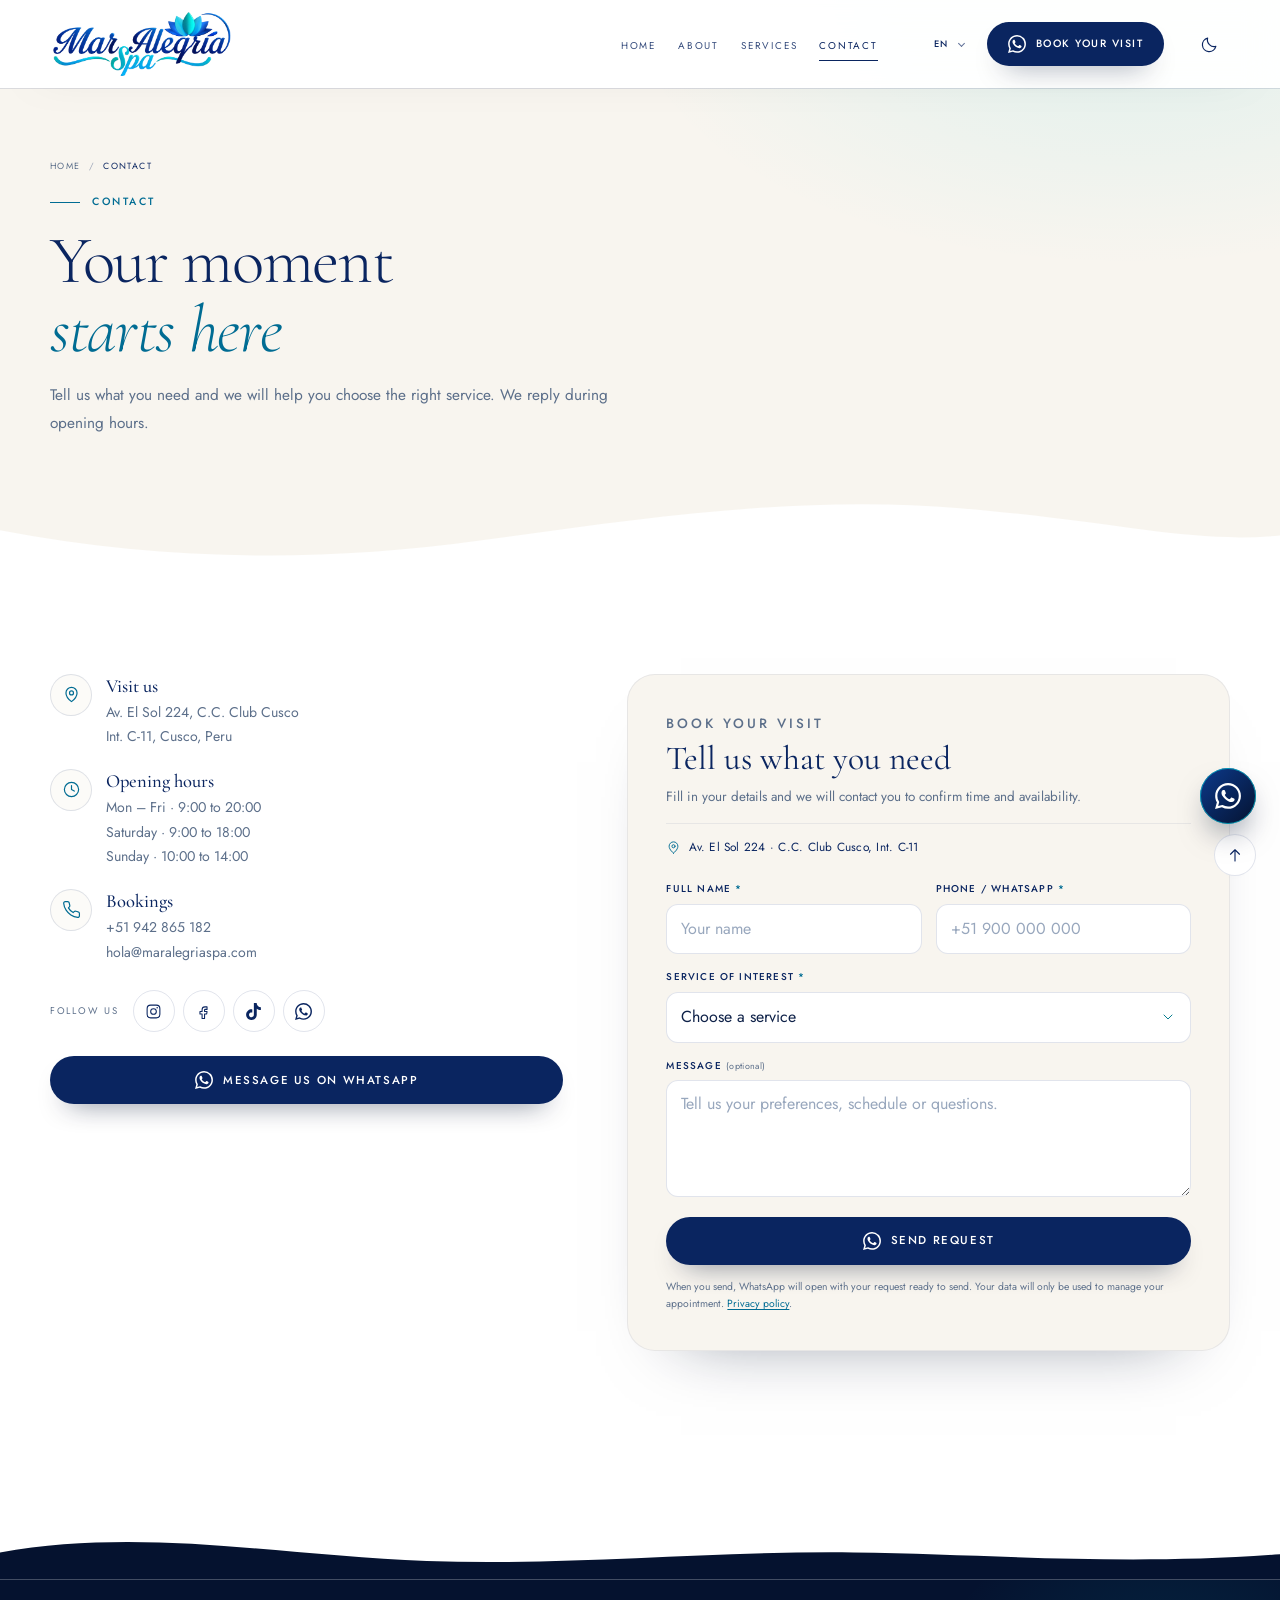
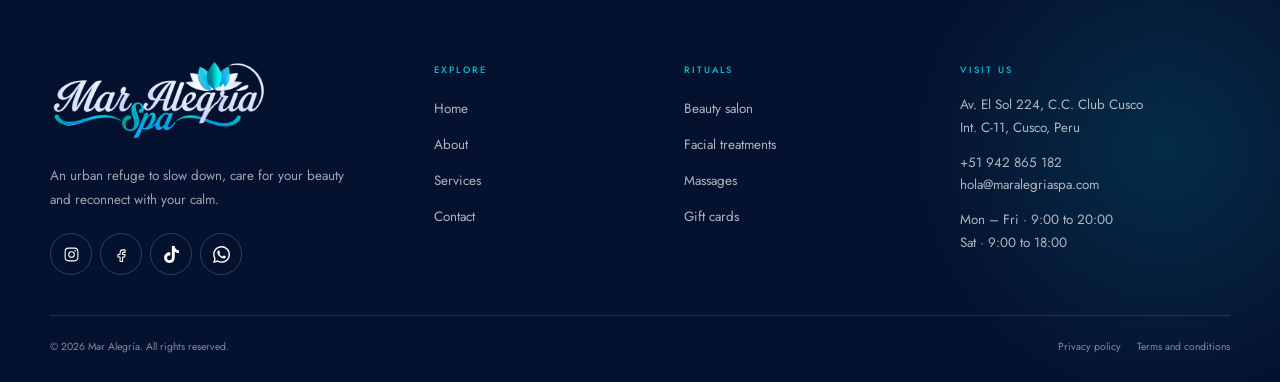
==== contacto.html @ 48a88f1f "v0.1" ====
<!DOCTYPE html>
<html lang="es" data-theme="light">
<head>
  <meta charset="UTF-8">
  <meta name="viewport" content="width=device-width, initial-scale=1">
  <meta name="theme-color" content="#ffffff">
  <title data-i18n="meta.contact.title">Contacto y reservas · Mar Alegría</title>
  <meta name="description" data-i18n-attr="content:meta.contact.desc" content="Reserva tu cita en Mar Alegría: dirección, horarios, WhatsApp y formulario de contacto en Cusco.">
  <meta property="og:title" content="Contacto · Mar Alegría">
  <meta property="og:description" content="Escríbenos por WhatsApp, llámanos o completa el formulario. Te esperamos en Av. El Sol 224, Cusco.">
  <meta property="og:type" content="website">
  <meta property="og:image" content="https://images.pexels.com/photos/5605024/pexels-photo-5605024.jpeg?auto=compress&amp;cs=tinysrgb&amp;w=1200">
  <link rel="icon" href="assets/img/favicon.svg" type="image/svg+xml">
  <link rel="apple-touch-icon" href="assets/img/favicon.svg">

  <link rel="preconnect" href="https://fonts.googleapis.com">
  <link rel="preconnect" href="https://fonts.gstatic.com" crossorigin>
  <link href="https://fonts.googleapis.com/css2?family=Cormorant+Garamond:ital,wght@0,300;0,400;0,500;0,600;1,300;1,400&family=Jost:wght@300;400;500;600&display=swap" rel="stylesheet">

  <link rel="stylesheet" href="assets/css/styles.css">
  <script>
    (function () {
      try {
        var stored = localStorage.getItem('ma-theme');
        var theme = stored || (window.matchMedia('(prefers-color-scheme: dark)').matches ? 'dark' : 'light');
        document.documentElement.dataset.theme = theme;
        document.documentElement.style.colorScheme = theme;
      } catch (e) {}
      try {
        var lang = localStorage.getItem('ma-lang');
        if (!lang) {
          var nav = (navigator.language || 'es').slice(0, 2).toLowerCase();
          lang = nav === 'en' ? 'en' : nav === 'pt' ? 'pt' : 'es';
        }
        document.documentElement.lang = lang;
      } catch (e) {}
    })();
  </script>
  <script src="assets/js/i18n.js" defer></script>
  <script src="assets/js/main.js" defer></script>
</head>
<body data-page="contact">
  <a class="skip-link" href="#contenido" data-i18n="skip">Saltar al contenido</a>

  <svg class="svg-sprite" aria-hidden="true" focusable="false" xmlns="http://www.w3.org/2000/svg">
    <symbol id="i-arrow" viewBox="0 0 24 24"><path d="M4 12h15m-6-6 6 6-6 6"/></symbol>
    <symbol id="i-arrow-up" viewBox="0 0 24 24"><path d="M12 20V5m-6 6 6-6 6 6"/></symbol>
    <symbol id="i-arrow-up-right" viewBox="0 0 24 24"><path d="M7 17 17 7M8 7h9v9"/></symbol>
    <symbol id="i-whatsapp" viewBox="0 0 24 24"><path fill="currentColor" stroke="none" d="M17.47 14.38c-.3-.15-1.76-.87-2.03-.97-.27-.1-.47-.15-.67.15-.2.3-.77.97-.94 1.16-.17.2-.35.22-.64.08-.3-.15-1.26-.46-2.4-1.48-.88-.79-1.48-1.76-1.65-2.06-.17-.3-.02-.46.13-.6.13-.14.3-.35.45-.52.15-.18.2-.3.3-.5.1-.2.05-.37-.03-.52-.07-.15-.67-1.61-.92-2.2-.24-.58-.49-.5-.67-.51h-.57c-.2 0-.52.07-.8.37-.27.3-1.04 1.02-1.04 2.48 0 1.46 1.07 2.87 1.22 3.07.15.2 2.1 3.2 5.08 4.49.71.3 1.26.49 1.69.62.71.23 1.36.2 1.87.12.57-.09 1.76-.72 2-1.41.25-.7.25-1.29.18-1.42-.08-.12-.28-.2-.57-.34M12.05 21.8h-.01a9.87 9.87 0 0 1-5.03-1.38l-.36-.21-3.74.98 1-3.65-.24-.37a9.86 9.86 0 0 1-1.51-5.26c0-5.45 4.44-9.89 9.89-9.89 2.64 0 5.12 1.03 6.99 2.9a9.82 9.82 0 0 1 2.89 6.99c0 5.45-4.44 9.89-9.88 9.89m8.41-18.3A11.8 11.8 0 0 0 12.05 0C5.5 0 .16 5.33.16 11.89c0 2.1.55 4.14 1.59 5.95L.06 24l6.3-1.65a11.88 11.88 0 0 0 5.69 1.45h.01c6.55 0 11.89-5.34 11.89-11.9 0-3.18-1.23-6.17-3.48-8.41Z"/></symbol>
    <symbol id="i-instagram" viewBox="0 0 24 24"><rect x="3" y="3" width="18" height="18" rx="5"/><circle cx="12" cy="12" r="4"/><circle cx="17.2" cy="6.8" r="1.1" fill="currentColor" stroke="none"/></symbol>
    <symbol id="i-facebook" viewBox="0 0 24 24"><path d="M14 9h3V5.5h-3c-2.2 0-4 1.8-4 4V12H7v3.5h3V22h3.5v-6.5h3l.5-3.5h-3.5V9.8c0-.5.4-.8 1-.8Z"/></symbol>
    <symbol id="i-tiktok" viewBox="0 0 24 24"><path fill="currentColor" stroke="none" d="M12.53.02C13.84 0 15.14.01 16.44 0c.08 1.53.63 3.09 1.75 4.17 1.12 1.11 2.7 1.62 4.24 1.79v4.03c-1.44-.05-2.89-.35-4.2-.97-.57-.26-1.1-.59-1.62-.93-.01 2.92.01 5.84-.02 8.75-.08 1.4-.54 2.79-1.35 3.94-1.31 1.92-3.58 3.17-5.91 3.21-1.43.08-2.86-.31-4.08-1.03-2.02-1.19-3.44-3.37-3.65-5.71-.02-.5-.03-1-.01-1.49.18-1.9 1.12-3.72 2.58-4.96 1.66-1.44 3.98-2.13 6.15-1.72.02 1.48-.04 2.96-.04 4.44-.99-.32-2.15-.23-3.02.37-.63.41-1.11 1.04-1.36 1.75-.21.51-.15 1.07-.14 1.61.24 1.64 1.82 3.02 3.5 2.87 1.12-.01 2.19-.66 2.77-1.61.19-.33.4-.67.41-1.06.1-1.79.06-3.57.07-5.36.01-4.03-.01-8.05.02-12.07z"/></symbol>
    <symbol id="i-pin" viewBox="0 0 24 24"><path d="M12 21s7-5.3 7-11a7 7 0 1 0-14 0c0 5.7 7 11 7 11Z"/><circle cx="12" cy="10" r="2.5"/></symbol>
    <symbol id="i-clock" viewBox="0 0 24 24"><circle cx="12" cy="12" r="9"/><path d="M12 7v5l3.5 2"/></symbol>
    <symbol id="i-phone" viewBox="0 0 24 24"><path d="M22 16.92v3a2 2 0 0 1-2.18 2 19.8 19.8 0 0 1-8.63-3.07 19.5 19.5 0 0 1-6-6A19.8 19.8 0 0 1 2.12 4.2 2 2 0 0 1 4.11 2h3a2 2 0 0 1 2 1.72c.13.96.36 1.9.7 2.81a2 2 0 0 1-.45 2.11L8.09 9.91a16 16 0 0 0 6 6l1.27-1.27a2 2 0 0 1 2.11-.45c.91.34 1.85.57 2.81.7A2 2 0 0 1 22 16.92Z"/></symbol>
    <symbol id="i-mail" viewBox="0 0 24 24"><rect x="3" y="5" width="18" height="14" rx="2"/><path d="m3 7 9 6 9-6"/></symbol>
    <symbol id="i-check" viewBox="0 0 24 24"><path d="m4 12.5 5 5L20 6.5"/></symbol>
    <symbol id="i-sparkle" viewBox="0 0 24 24"><path d="M12 3c.6 4.8 4.2 8.4 9 9-4.8.6-8.4 4.2-9 9-.6-4.8-4.2-8.4-9-9 4.8-.6 8.4-4.2 9-9Z"/></symbol>
    <symbol id="i-lotus" viewBox="0 0 24 24"><path d="M12 20c-3.4 0-6.3-2-7.6-4.8 1.9-.3 3.6.2 5 1.4-1-3-.6-5.7 1-8.1.9 1.6 1.5 3.3 1.8 5.2.3-1.9.9-3.6 1.8-5.2 1.6 2.4 2 5.1 1 8.1 1.4-1.2 3.1-1.7 5-1.4C18.3 18 15.4 20 12 20Z"/><path d="M12 20v-3"/></symbol>
    <symbol id="i-stones" viewBox="0 0 24 24"><ellipse cx="12" cy="17.5" rx="8" ry="3"/><ellipse cx="12" cy="12" rx="5.8" ry="2.4"/><ellipse cx="12.4" cy="7" rx="3.8" ry="1.9"/></symbol>
    <symbol id="i-waves" viewBox="0 0 24 24"><path d="M3 9c2.3-2 4.6-2 7 0s4.7 2 7 0 4-2 4-2M3 15c2.3-2 4.6-2 7 0s4.7 2 7 0 4-2 4-2"/></symbol>
    <symbol id="i-face" viewBox="0 0 24 24"><circle cx="12" cy="12" r="8.5"/><path d="M8.5 10.5c.5-.6 1.5-.6 2 0M13.5 10.5c.5-.6 1.5-.6 2 0M9 14.8c1.8 1.4 4.2 1.4 6 0"/></symbol>
    <symbol id="i-leaf" viewBox="0 0 24 24"><path d="M5 19C5 12 10 7 19 6c-1 9-6 14-13 14"/><path d="M5 19c3-6 7-9 11-10.5"/></symbol>
    <symbol id="i-hand" viewBox="0 0 24 24"><path d="M8 13V6.5a1.5 1.5 0 0 1 3 0V12m0-6.5a1.5 1.5 0 0 1 3 0V12m0-5.5a1.5 1.5 0 0 1 3 0V13m0-4.5a1.5 1.5 0 0 1 3 0V16a5 5 0 0 1-5 5h-1.5a5.5 5.5 0 0 1-4.4-2.2L5 13.5a1.7 1.7 0 0 1 2.6-2.1L8 12"/></symbol>
    <symbol id="i-scissors" viewBox="0 0 24 24"><circle cx="6" cy="6" r="2.5"/><circle cx="6" cy="18" r="2.5"/><path d="M8.2 7.5 20 19M20 5 8.2 16.5"/></symbol>
    <symbol id="i-bottle" viewBox="0 0 24 24"><path d="M10 3h4v5h-4z"/><path d="M8 10c0-1.1.9-2 2-2h4c1.1 0 2 .9 2 2v8a3 3 0 0 1-3 3h-2a3 3 0 0 1-3-3z"/><path d="M10.5 14h3"/></symbol>
    <symbol id="i-palette" viewBox="0 0 24 24"><circle cx="12" cy="12" r="9"/><circle cx="8.5" cy="9" r="1.2" fill="currentColor" stroke="none"/><circle cx="12" cy="7" r="1.2" fill="currentColor" stroke="none"/><circle cx="15.5" cy="9" r="1.2" fill="currentColor" stroke="none"/><path d="M12 21c-1.4-1.2-.6-3 .6-3.6 1.4-.7 2.9.3 3.4 1.6.6 1.6-.6 2-1.5 2"/></symbol>
    <symbol id="i-sun" viewBox="0 0 24 24"><circle cx="12" cy="12" r="4.2"/><path d="M12 2v2.4M12 19.6V22M2 12h2.4M19.6 12H22M4.9 4.9l1.7 1.7M17.4 17.4l1.7 1.7M19.1 4.9l-1.7 1.7M6.6 17.4l-1.7 1.7"/></symbol>
    <symbol id="i-moon" viewBox="0 0 24 24"><path d="M20 14.4A8.6 8.6 0 0 1 9.6 4 8.6 8.6 0 1 0 20 14.4Z"/></symbol>
  </svg>

  <header class="site-header site-header--solid" id="siteHeader">
    <div class="container header__inner">
      <a class="brand" href="index.html" aria-label="Mar Alegría Spa">
        <img class="brand__logo brand__logo--color" src="assets/img/logo.png" alt="Mar Alegría Spa" width="600" height="209" decoding="async" fetchpriority="high">
        <img class="brand__logo brand__logo--light" src="assets/img/logo-light.png" alt="" width="600" height="209" decoding="async" fetchpriority="high">
      </a>

      <nav class="nav" aria-label="Navegación principal" data-i18n-attr="aria-label:nav.main">
        <ul class="nav__list">
          <li><a class="nav__link" href="index.html" data-i18n="nav.home">Inicio</a></li>
          <li><a class="nav__link" href="nosotros.html" data-i18n="nav.about">Nosotros</a></li>
          <li><a class="nav__link" href="servicios.html" data-i18n="nav.services">Servicios</a></li>
          <li><a class="nav__link" href="contacto.html" aria-current="page" data-i18n="nav.contact">Contacto</a></li>
        </ul>
        <div class="header__tools">
          <label class="lang header__lang">
            <span class="sr-only" data-i18n="nav.language">Idioma</span>
            <select class="js-lang" data-i18n-attr="aria-label:nav.language" aria-label="Idioma">
              <option value="es" lang="es">ES</option>
              <option value="en" lang="en">EN</option>
              <option value="pt" lang="pt">PT</option>
            </select>
          </label>
          <a class="btn btn--primary btn--sm nav__cta js-wa" href="https://wa.me/51942865182" target="_blank" rel="noopener">
            <svg class="icon" aria-hidden="true"><use href="#i-whatsapp"></use></svg>
            <span data-i18n="cta.book">Reserva tu cita</span>
          </a>
        </div>
      </nav>

      <div class="header__actions">
        <button class="icon-btn js-theme" type="button" aria-pressed="false" aria-label="Cambiar a modo oscuro">
          <svg class="icon theme-icon theme-icon--moon" aria-hidden="true"><use href="#i-moon"></use></svg>
          <svg class="icon theme-icon theme-icon--sun" aria-hidden="true"><use href="#i-sun"></use></svg>
        </button>
        <button class="nav-toggle" id="navToggle" type="button" aria-expanded="false" aria-controls="mobileMenu" aria-label="Abrir menú">
          <span class="nav-toggle__box" aria-hidden="true"><span></span><span></span><span></span></span>
        </button>
      </div>
    </div>
  </header>

  <div class="mobile-menu" id="mobileMenu" aria-hidden="true">
    <div class="container mobile-menu__inner">
      <nav aria-label="Navegación móvil" data-i18n-attr="aria-label:nav.mobile">
        <ul class="mobile-menu__list">
          <li><a href="index.html"><span>01</span><span data-i18n="nav.home">Inicio</span></a></li>
          <li><a href="nosotros.html"><span>02</span><span data-i18n="nav.about">Nosotros</span></a></li>
          <li><a href="servicios.html"><span>03</span><span data-i18n="nav.services">Servicios</span></a></li>
          <li><a href="contacto.html" aria-current="page"><span>04</span><span data-i18n="nav.contact">Contacto</span></a></li>
        </ul>
      </nav>
      <div class="mobile-menu__footer">
        <a class="btn btn--light btn--block js-wa" href="https://wa.me/51942865182" target="_blank" rel="noopener">
          <svg class="icon" aria-hidden="true"><use href="#i-whatsapp"></use></svg>
          <span data-i18n="cta.book">Reserva tu cita</span>
        </a>
        <a class="mobile-menu__phone" href="tel:+51942865182">+51 942 865 182</a>
        <div class="socials socials--light">
          <a href="https://www.instagram.com/maralegriaspa/" target="_blank" rel="noopener" data-i18n-attr="aria-label:social.instagram" aria-label="Instagram de Mar Alegría"><svg class="icon" aria-hidden="true"><use href="#i-instagram"></use></svg></a>
          <a href="https://www.facebook.com/maralegria.spa" target="_blank" rel="noopener" data-i18n-attr="aria-label:social.facebook" aria-label="Facebook de Mar Alegría"><svg class="icon" aria-hidden="true"><use href="#i-facebook"></use></svg></a>
          <a href="https://www.tiktok.com/@maralegriaspa" target="_blank" rel="noopener" data-i18n-attr="aria-label:social.tiktok" aria-label="TikTok de Mar Alegría"><svg class="icon" aria-hidden="true"><use href="#i-tiktok"></use></svg></a>
          <a class="js-wa" href="https://wa.me/51942865182" target="_blank" rel="noopener" data-i18n-attr="aria-label:social.whatsapp" aria-label="WhatsApp de Mar Alegría"><svg class="icon" aria-hidden="true"><use href="#i-whatsapp"></use></svg></a>
        </div>
        <div class="mobile-menu__tools">
          <label class="lang">
            <span class="sr-only" data-i18n="nav.language">Idioma</span>
            <select class="js-lang" data-i18n-attr="aria-label:nav.language" aria-label="Idioma">
              <option value="es" lang="es">ES</option>
              <option value="en" lang="en">EN</option>
              <option value="pt" lang="pt">PT</option>
            </select>
          </label>
        </div>
      </div>
    </div>
  </div>

  <main id="contenido">
    <section class="page-hero">
      <div class="container">
        <nav class="breadcrumb" aria-label="Ruta de navegación" data-i18n-attr="aria-label:nav.breadcrumb">
          <ol>
            <li><a href="index.html" data-i18n="nav.home">Inicio</a></li>
            <li aria-current="page" data-i18n="nav.contact">Contacto</li>
          </ol>
        </nav>
        <div class="page-hero__inner">
          <p class="eyebrow" data-i18n="contact.eyebrow">Contacto</p>
          <h1 class="page-title" data-i18n-html="contact.titleHtml">Tu momento<br><em>empieza aquí</em></h1>
          <p class="page-lead" data-i18n="contact.lead">Cuéntanos qué necesitas y te ayudaremos a elegir el servicio ideal. Respondemos dentro del horario de atención.</p>
        </div>
      </div>
      <div class="wave" aria-hidden="true">
        <svg viewBox="0 0 1440 90" preserveAspectRatio="none"><path class="wave__fill" d="M0 52c180 36 360 38 540 12 180-26 360-54 540-38 180 16 260 42 360 32v32H0Z"/></svg>
      </div>
    </section>

    <section class="section contact">
      <div class="container contact__grid">
        <div class="contact__info reveal">
          <ul class="contact-list">
            <li class="contact-item">
              <span class="contact-item__icon" aria-hidden="true"><svg class="icon"><use href="#i-pin"></use></svg></span>
              <div>
                <h2 class="contact-item__title" data-i18n="contact.visit">Visítanos</h2>
                <p data-i18n-html="contact.addressHtml">Av. El Sol 224, C.C. Club Cusco<br>Int. C-11, Cusco, Perú</p>
              </div>
            </li>
            <li class="contact-item">
              <span class="contact-item__icon" aria-hidden="true"><svg class="icon"><use href="#i-clock"></use></svg></span>
              <div>
                <h2 class="contact-item__title" data-i18n="contact.hours">Horarios</h2>
                <p data-i18n-html="contact.hoursHtml">Lun – Vie · 9:00 a 20:00<br>Sábado · 9:00 a 18:00<br>Domingo · 10:00 a 14:00</p>
              </div>
            </li>
            <li class="contact-item">
              <span class="contact-item__icon" aria-hidden="true"><svg class="icon"><use href="#i-phone"></use></svg></span>
              <div>
                <h2 class="contact-item__title" data-i18n="contact.bookings">Reservas</h2>
                <p>
                  <a href="tel:+51942865182">+51 942 865 182</a><br>
                  <a href="mailto:hola@maralegriaspa.com">hola@maralegriaspa.com</a>
                </p>
              </div>
            </li>
          </ul>

          <div class="contact__socials">
            <span data-i18n="contact.socialsLabel">Síguenos</span>
            <div class="socials">
              <a href="https://www.instagram.com/maralegriaspa/" target="_blank" rel="noopener" data-i18n-attr="aria-label:social.instagram" aria-label="Instagram de Mar Alegría"><svg class="icon" aria-hidden="true"><use href="#i-instagram"></use></svg></a>
              <a href="https://www.facebook.com/maralegria.spa" target="_blank" rel="noopener" data-i18n-attr="aria-label:social.facebook" aria-label="Facebook de Mar Alegría"><svg class="icon" aria-hidden="true"><use href="#i-facebook"></use></svg></a>
              <a href="https://www.tiktok.com/@maralegriaspa" target="_blank" rel="noopener" data-i18n-attr="aria-label:social.tiktok" aria-label="TikTok de Mar Alegría"><svg class="icon" aria-hidden="true"><use href="#i-tiktok"></use></svg></a>
              <a class="js-wa" href="https://wa.me/51942865182" target="_blank" rel="noopener" data-i18n-attr="aria-label:social.whatsapp" aria-label="WhatsApp de Mar Alegría"><svg class="icon" aria-hidden="true"><use href="#i-whatsapp"></use></svg></a>
            </div>
          </div>

          <a class="btn btn--primary btn--block js-wa" href="https://wa.me/51942865182" target="_blank" rel="noopener">
            <svg class="icon" aria-hidden="true"><use href="#i-whatsapp"></use></svg>
            <span data-i18n="contact.waBtn">Escríbenos por WhatsApp</span>
          </a>

        </div>

        <div class="contact__form-wrap reveal">
          <div class="form__head">
            <p class="form__eyebrow" data-i18n="form.eyebrow">Reserva tu cita</p>
            <h2 data-i18n="form.title">Cuéntanos qué necesitas</h2>
            <p data-i18n="form.lead">Completa tus datos y te contactaremos para confirmar horario y disponibilidad.</p>
            <p class="form__location">
              <svg class="icon" aria-hidden="true"><use href="#i-pin"></use></svg>
              <span>Av. El Sol 224 · C.C. Club Cusco, Int. C-11</span>
            </p>
          </div>

          <form class="form" id="contactForm" novalidate>
            <div class="form__row">
              <div class="field">
                <label for="name"><span data-i18n="form.name">Nombre completo</span> <span aria-hidden="true">*</span></label>
                <input type="text" id="name" name="name" autocomplete="name" placeholder="Tu nombre" data-i18n-attr="placeholder:form.namePlaceholder" aria-describedby="nameError" required>
                <p class="field__error" id="nameError" aria-live="polite"></p>
              </div>
              <div class="field">
                <label for="phone"><span data-i18n="form.phone">Teléfono / WhatsApp</span> <span aria-hidden="true">*</span></label>
                <input type="tel" id="phone" name="phone" inputmode="tel" autocomplete="tel" placeholder="+51 900 000 000" data-i18n-attr="placeholder:form.phonePlaceholder" aria-describedby="phoneError" required>
                <p class="field__error" id="phoneError" aria-live="polite"></p>
              </div>
            </div>

            <div class="field">
              <label for="service"><span data-i18n="form.service">Servicio de interés</span> <span aria-hidden="true">*</span></label>
              <select id="service" name="service" aria-describedby="serviceError" required>
                <option value="" selected data-i18n="form.servicePlaceholder">Selecciona un servicio</option>
                <optgroup label="Salón de belleza" data-i18n-attr="label:form.groupSalon">
                  <option value="corte" data-i18n="svc.corte.name">Corte &amp; styling</option>
                  <option value="color" data-i18n="svc.color.name">Color &amp; mechas</option>
                  <option value="manicura" data-i18n="svc.manicura.name">Manicura spa</option>
                  <option value="pedicura" data-i18n="svc.pedicura.name">Pedicura spa</option>
                  <option value="capilar" data-i18n="svc.capilar.name">Hidratación capilar</option>
                  <option value="maquillaje" data-i18n="svc.maquillaje.name">Maquillaje &amp; peinado</option>
                </optgroup>
                <optgroup label="Tratamientos faciales" data-i18n-attr="label:form.groupFacial">
                  <option value="limpieza" data-i18n="svc.limpieza.name">Limpieza facial profunda</option>
                  <option value="hidratacion" data-i18n="svc.hidratacion.name">Hidratación facial</option>
                  <option value="iluminador" data-i18n="svc.iluminador.name">Ritual iluminador</option>
                </optgroup>
                <optgroup label="Masajes" data-i18n-attr="label:form.groupMassage">
                  <option value="relajante" data-i18n="svc.relajante.name">Masaje relajante</option>
                  <option value="descontracturante" data-i18n="svc.descontracturante.name">Masaje descontracturante</option>
                  <option value="piedras" data-i18n="svc.piedras.name">Piedras calientes</option>
                </optgroup>
                <option value="otro" data-i18n="form.optionOther">Otro / quiero asesoría</option>
              </select>
              <p class="field__error" id="serviceError" aria-live="polite"></p>
            </div>

            <div class="field">
              <label for="message"><span data-i18n="form.message">Mensaje</span> <span class="field__optional" data-i18n="form.optional">(opcional)</span></label>
              <textarea id="message" name="message" rows="4" placeholder="Cuéntanos tus preferencias, horarios o inquietudes." data-i18n-attr="placeholder:form.messagePlaceholder"></textarea>
            </div>

            <button class="btn btn--primary btn--block" type="submit">
              <svg class="icon" aria-hidden="true"><use href="#i-whatsapp"></use></svg>
              <span data-i18n="form.submit">Enviar solicitud</span>
            </button>

            <p class="form__legal" data-i18n-html="form.legalHtml">Al enviar, se abrirá WhatsApp con tu solicitud lista para enviar. Tus datos solo se usarán para gestionar tu cita. <a href="#">Política de privacidad</a>.</p>
            <p class="form__status" id="formStatus" role="status" aria-live="polite"></p>
            <noscript><p class="form__legal" data-i18n-html="form.noscriptHtml">Activa JavaScript para usar el formulario o escríbenos directamente al <a href="https://wa.me/51942865182">+51 942 865 182</a>.</p></noscript>
          </form>
        </div>
      </div>
    </section>
  </main>

  <div class="pre-footer-wave" aria-hidden="true">
    <svg viewBox="0 0 1440 90" preserveAspectRatio="none"><path fill="#05122F" d="M0 58c160-30 320 4 480 10s320-12 480-10 300 16 480 2v30H0Z"/></svg>
  </div>

  <footer class="footer">
    <div class="container footer__grid">
      <div class="footer__brand">
        <a class="brand brand--footer" href="index.html" aria-label="Mar Alegría Spa">
          <img class="brand__logo brand__logo--color" src="assets/img/logo.png" alt="Mar Alegría Spa" width="600" height="209" loading="lazy" decoding="async">
          <img class="brand__logo brand__logo--light" src="assets/img/logo-light.png" alt="" width="600" height="209" loading="lazy" decoding="async">
        </a>
        <p data-i18n="footer.tagline">Un refugio urbano para bajar el ritmo, cuidar tu belleza y reencontrarte con tu calma.</p>
        <div class="socials socials--light">
          <a href="https://www.instagram.com/maralegriaspa/" target="_blank" rel="noopener" data-i18n-attr="aria-label:social.instagram" aria-label="Instagram de Mar Alegría"><svg class="icon" aria-hidden="true"><use href="#i-instagram"></use></svg></a>
          <a href="https://www.facebook.com/maralegria.spa" target="_blank" rel="noopener" data-i18n-attr="aria-label:social.facebook" aria-label="Facebook de Mar Alegría"><svg class="icon" aria-hidden="true"><use href="#i-facebook"></use></svg></a>
          <a href="https://www.tiktok.com/@maralegriaspa" target="_blank" rel="noopener" data-i18n-attr="aria-label:social.tiktok" aria-label="TikTok de Mar Alegría"><svg class="icon" aria-hidden="true"><use href="#i-tiktok"></use></svg></a>
          <a class="js-wa" href="https://wa.me/51942865182" target="_blank" rel="noopener" data-i18n-attr="aria-label:social.whatsapp" aria-label="WhatsApp de Mar Alegría"><svg class="icon" aria-hidden="true"><use href="#i-whatsapp"></use></svg></a>
        </div>
      </div>

      <nav class="footer__col" aria-label="Explorar" data-i18n-attr="aria-label:footer.exploreLabel">
        <h3 data-i18n="footer.explore">Explorar</h3>
        <ul>
          <li><a href="index.html" data-i18n="nav.home">Inicio</a></li>
          <li><a href="nosotros.html" data-i18n="nav.about">Nosotros</a></li>
          <li><a href="servicios.html" data-i18n="nav.services">Servicios</a></li>
          <li><a href="contacto.html" data-i18n="nav.contact">Contacto</a></li>
        </ul>
      </nav>

      <nav class="footer__col" aria-label="Rituales" data-i18n-attr="aria-label:footer.ritualsLabel">
        <h3 data-i18n="footer.rituals">Rituales</h3>
        <ul>
          <li><a href="servicios.html#salon" data-i18n="cat.salon">Salón de belleza</a></li>
          <li><a href="servicios.html#faciales" data-i18n="cat.facial">Tratamientos faciales</a></li>
          <li><a href="servicios.html#masajes" data-i18n="cat.massage">Masajes</a></li>
          <li><a class="js-wa" href="https://wa.me/51942865182" target="_blank" rel="noopener" data-i18n="footer.gifts">Tarjetas de regalo</a></li>
        </ul>
      </nav>

      <div class="footer__col footer__contact">
        <h3 data-i18n="footer.visit">Visítanos</h3>
        <p data-i18n-html="footer.addressHtml">Av. El Sol 224, C.C. Club Cusco<br>Int. C-11, Cusco, Perú</p>
        <p><a href="tel:+51942865182">+51 942 865 182</a><br><a href="mailto:hola@maralegriaspa.com">hola@maralegriaspa.com</a></p>
        <p data-i18n-html="footer.hoursHtml">Lun – Vie · 9:00 a 20:00<br>Sáb · 9:00 a 18:00</p>
      </div>
    </div>

    <div class="container footer__bottom">
      <p>© <span id="year">2026</span> Mar Alegría. <span data-i18n="footer.rights">Todos los derechos reservados.</span></p>
      <ul>
        <li><a href="#" data-i18n="footer.privacy">Política de privacidad</a></li>
        <li><a href="#" data-i18n="footer.terms">Términos y condiciones</a></li>
      </ul>
    </div>
  </footer>

  <div class="float-actions">
    <a class="fab js-wa" href="https://wa.me/51942865182" target="_blank" rel="noopener" data-i18n-attr="aria-label:cta.bookWhatsapp" aria-label="Reserva tu cita por WhatsApp">
      <span class="fab__pulse" aria-hidden="true"></span>
      <svg class="icon" aria-hidden="true"><use href="#i-whatsapp"></use></svg>
      <span class="fab__label" aria-hidden="true" data-i18n="cta.book">Reserva tu cita</span>
    </a>
    <button class="to-top" id="toTop" type="button" data-i18n-attr="aria-label:cta.top" aria-label="Volver arriba">
      <svg class="icon" aria-hidden="true"><use href="#i-arrow-up"></use></svg>
    </button>
  </div>
</body>
</html>
---- assets/css/styles.css ----
/* =========================================================
   Mar Alegría — Salón de belleza & spa
   Hoja de estilos principal
   Temas claro/oscuro · Mobile-first · Sin dependencias
   ========================================================= */

/* -----------------------------
   Tokens · tema claro
   ----------------------------- */
:root {
  --white: #ffffff;
  --sand-25: #fcfbf8;
  --sand-50: #f8f5ef;
  --sand-100: #f1ebe2;
  --sand-200: #e3d9ca;
  --navy-900: #05122f;
  --navy-800: #071a45;
  --navy: #0a2560;
  --navy-600: #0c3a8c;
  --royal: #0b3fa8;
  --azure: #009fe3;
  --cyan: #00c2d4;
  --cyan-300: #7fe8ef;
  --cyan-soft: #e6f8fa;
  --teal-ink: #006c93;

  /* Semánticos */
  --bg: #ffffff;
  --bg-soft: var(--sand-50);
  --surface: #ffffff;
  --surface-2: var(--sand-25);
  --field: #ffffff;
  --heading: var(--navy);
  --text: #0e2148;
  --text-muted: #5c6f8a;
  --line: rgba(10, 37, 96, 0.12);
  --line-soft: rgba(10, 37, 96, 0.07);
  --header-bg: rgba(255, 255, 255, 0.95);
  --accent: var(--teal-ink);
  --place: #98a7bd;

  --btn-bg: var(--navy);
  --btn-text: #ffffff;
  --btn-bg-hover: var(--navy-600);
  --pill-bg: var(--navy);
  --pill-text: #ffffff;

  --serif: "Cormorant Garamond", Georgia, "Times New Roman", serif;
  --sans: "Jost", "Segoe UI", system-ui, -apple-system, sans-serif;

  --container: 1180px;
  --header-h: 76px;
  --radius-sm: 14px;
  --radius: 24px;
  --radius-lg: 40px;
  --shadow-soft: 0 24px 60px -32px rgba(5, 18, 47, 0.28);
  --ease: cubic-bezier(0.22, 0.61, 0.36, 1);
}

/* -----------------------------
   Tokens · tema oscuro
   ----------------------------- */
[data-theme="dark"] {
  color-scheme: dark;

  --bg: #05122f;
  --bg-soft: #071736;
  --surface: #0a1f45;
  --surface-2: #081a3b;
  --field: #0b2148;
  --heading: #f5f9ff;
  --text: #e8f0fb;
  --text-muted: #a3b6d4;
  --line: rgba(255, 255, 255, 0.16);
  --line-soft: rgba(255, 255, 255, 0.09);
  --header-bg: rgba(5, 18, 47, 0.96);
  --accent: #5fdcea;
  --teal-ink: #5fdcea;
  --cyan-soft: rgba(43, 213, 227, 0.12);
  --place: #8fa5c4;

  --btn-bg: #2bd5e3;
  --btn-text: #03122e;
  --btn-bg-hover: #8cebf3;
  --pill-bg: #2bd5e3;
  --pill-text: #03122e;

  --shadow-soft: 0 30px 70px -34px rgba(0, 0, 0, 0.7);
}

/* -----------------------------
   Reset & base
   ----------------------------- */
*,
*::before,
*::after { box-sizing: border-box; }

html {
  -webkit-text-size-adjust: 100%;
  scroll-behavior: smooth;
  background: var(--bg);
}

body {
  margin: 0;
  font-family: var(--sans);
  font-size: 1rem;
  font-weight: 400;
  line-height: 1.7;
  color: var(--text);
  background: var(--bg);
  overflow-x: hidden;
  -webkit-font-smoothing: antialiased;
  text-rendering: optimizeLegibility;
}

body.no-scroll { overflow: hidden; }

img, svg { display: block; max-width: 100%; }
img { height: auto; }
a { color: inherit; text-decoration: none; }
button, input, select, textarea { font: inherit; color: inherit; }
button { border: 0; background: none; cursor: pointer; }
ul, ol { margin: 0; padding: 0; list-style: none; }
h1, h2, h3, h4, p, figure, blockquote { margin: 0; }
em { font-style: italic; }

::selection { background: var(--cyan); color: var(--navy-900); }

:focus-visible {
  outline: 2px solid var(--accent);
  outline-offset: 3px;
}

.hero :focus-visible,
.experience :focus-visible,
.cta-panel :focus-visible,
.footer :focus-visible,
.mobile-menu :focus-visible,
.site-header:not(.is-scrolled) :focus-visible {
  outline-color: var(--cyan);
}

/* Transición suave al cambiar de tema */
.theme-anim,
.theme-anim * {
  transition: background-color 0.32s ease, border-color 0.32s ease,
    color 0.32s ease, fill 0.32s ease, stroke 0.32s ease !important;
}

.svg-sprite {
  position: absolute;
  width: 0;
  height: 0;
  overflow: hidden;
}

.icon {
  width: 1.25em;
  height: 1.25em;
  fill: none;
  stroke: currentColor;
  stroke-width: 1.5;
  stroke-linecap: round;
  stroke-linejoin: round;
  flex: none;
}

.container {
  width: min(calc(100% - 40px), var(--container));
  margin-inline: auto;
}

.section {
  position: relative;
  padding-block: clamp(64px, 9vw, 112px);
}

section[id],
main[id] { scroll-margin-top: calc(var(--header-h) + 16px); }

.section--sand {
  background-color: var(--bg-soft);
  background-image: radial-gradient(900px 460px at 92% -10%, rgba(255, 255, 255, 0.85), transparent 70%);
}
[data-theme="dark"] .section--sand {
  background-image: radial-gradient(900px 460px at 92% -10%, rgba(43, 213, 227, 0.07), transparent 70%);
}

.sr-only {
  position: absolute !important;
  width: 1px;
  height: 1px;
  padding: 0;
  margin: -1px;
  overflow: hidden;
  clip: rect(0 0 0 0);
  white-space: nowrap;
  border: 0;
}

.skip-link {
  position: fixed;
  top: 12px;
  left: 12px;
  z-index: 200;
  padding: 12px 18px;
  border-radius: 999px;
  background: var(--navy);
  color: #fff;
  font-size: 0.8rem;
  letter-spacing: 0.06em;
  transform: translateY(-160%);
  transition: transform 0.3s var(--ease);
}
.skip-link:focus { transform: none; }

/* -----------------------------
   Tipografía & elementos comunes
   ----------------------------- */
.section-title {
  font-family: var(--serif);
  font-size: clamp(2.15rem, 4.4vw, 3.55rem);
  font-weight: 300;
  line-height: 1.05;
  letter-spacing: -0.015em;
  color: var(--heading);
}
.section-title em {
  font-style: italic;
  font-weight: 300;
  color: var(--accent);
}

.eyebrow {
  display: flex;
  align-items: center;
  gap: 12px;
  font-size: 0.66rem;
  font-weight: 500;
  letter-spacing: 0.24em;
  text-transform: uppercase;
  color: var(--accent);
}
.eyebrow::before {
  content: "";
  width: 30px;
  height: 1px;
  background: currentColor;
  flex: none;
}
.eyebrow--light { color: var(--cyan); }
.eyebrow--center { justify-content: center; }

.btn {
  display: inline-flex;
  align-items: center;
  justify-content: center;
  gap: 10px;
  min-height: 48px;
  padding: 14px 26px;
  border: 1px solid transparent;
  border-radius: 999px;
  font-family: var(--sans);
  font-size: 0.72rem;
  font-weight: 500;
  line-height: 1;
  letter-spacing: 0.14em;
  text-transform: uppercase;
  text-align: center;
  transition: transform 0.3s var(--ease), background-color 0.3s, color 0.3s, border-color 0.3s, box-shadow 0.3s;
}
.btn .icon { width: 18px; height: 18px; }
.btn:hover { transform: translateY(-2px); }
.btn:active { transform: translateY(0); }

.btn--primary {
  background: var(--btn-bg);
  color: var(--btn-text);
  box-shadow: 0 14px 28px -18px rgba(5, 18, 47, 0.85);
}
.btn--primary:hover {
  background: var(--btn-bg-hover);
  box-shadow: 0 18px 32px -16px rgba(5, 18, 47, 0.55);
}
[data-theme="dark"] .btn--primary { box-shadow: 0 14px 30px -18px rgba(43, 213, 227, 0.55); }

.btn--light { background: #fff; color: var(--navy); }
.btn--light:hover { background: var(--sand-50); }

.btn--ghost {
  border-color: rgba(255, 255, 255, 0.45);
  background: rgba(255, 255, 255, 0.04);
  color: #fff;
  backdrop-filter: blur(4px);
}
.btn--ghost:hover { background: #fff; border-color: #fff; color: var(--navy); }

.btn--outline { border-color: var(--line); color: var(--heading); background: transparent; }
.btn--outline:hover { background: var(--heading); border-color: var(--heading); color: var(--bg); }

.btn--sm { min-height: 44px; padding: 12px 20px; font-size: 0.66rem; }
.btn--lg { min-height: 54px; padding: 17px 30px; }
.btn--block { width: 100%; }

.link-arrow {
  display: inline-flex;
  align-items: center;
  gap: 12px;
  padding-bottom: 6px;
  border-bottom: 1px solid rgba(0, 108, 147, 0.3);
  font-size: 0.68rem;
  font-weight: 500;
  letter-spacing: 0.18em;
  text-transform: uppercase;
  color: var(--accent);
  transition: gap 0.3s var(--ease), border-color 0.3s;
}
.link-arrow .icon { width: 17px; height: 17px; }
.link-arrow:hover { gap: 18px; border-color: var(--accent); }

/* Olas separadoras */
.wave {
  position: absolute;
  left: 0;
  right: 0;
  bottom: -1px;
  z-index: 2;
  line-height: 0;
  pointer-events: none;
}
.wave svg {
  width: 100%;
  height: clamp(46px, 6vw, 88px);
  display: block;
}
.wave__fill { fill: var(--bg); }
.wave--soft .wave__fill { fill: var(--bg-soft); }
.wave--navy .wave__fill { fill: var(--navy-900); }

/* Revelado al hacer scroll */
.reveal {
  opacity: 0;
  transform: translateY(26px);
  transition: opacity 0.85s var(--ease), transform 0.85s var(--ease);
}
.reveal.is-visible { opacity: 1; transform: none; }

/* -----------------------------
   Header
   ----------------------------- */
.site-header {
  position: fixed;
  inset: 0 0 auto;
  z-index: 100;
  color: #fff;
  transition: background-color 0.4s, color 0.4s, box-shadow 0.4s, backdrop-filter 0.4s;
}
.site-header.is-scrolled,
.site-header--solid {
  background: var(--header-bg);
  color: var(--heading);
  box-shadow: 0 1px 0 var(--line), 0 18px 40px -42px rgba(5, 18, 47, 0.55);
  backdrop-filter: blur(16px);
  -webkit-backdrop-filter: blur(16px);
}
.site-header.is-menu-open {
  background: transparent;
  color: #fff;
  box-shadow: none;
  backdrop-filter: none;
  -webkit-backdrop-filter: none;
}

.header__inner {
  display: flex;
  align-items: center;
  justify-content: space-between;
  gap: 12px;
  height: var(--header-h);
}

.brand {
  display: inline-flex;
  align-items: center;
  color: inherit;
  flex: none;
}
.brand__logo {
  display: block;
  width: auto;
  height: 54px;
  transition: opacity 0.25s var(--ease);
}
.brand__logo--light { display: none; }
.site-header:not(.is-scrolled):not(.is-menu-open):not(.site-header--solid) .brand__logo--light {
  filter: drop-shadow(0 2px 14px rgba(4, 15, 42, 0.55));
}

/* Logotipo claro sobre fondos oscuros */
[data-theme="dark"] .brand__logo--color,
.brand--footer .brand__logo--color,
.site-header:not(.is-scrolled):not(.is-menu-open):not(.site-header--solid) .brand__logo--color {
  display: none;
}
[data-theme="dark"] .brand__logo--light,
.brand--footer .brand__logo--light,
.site-header:not(.is-scrolled):not(.is-menu-open):not(.site-header--solid) .brand__logo--light {
  display: block;
}
.site-header.is-menu-open .brand__logo--color { display: none; }
.site-header.is-menu-open .brand__logo--light { display: block; }

.brand--footer .brand__logo { height: 64px; }

@media (min-width: 640px) {
  .brand__logo { height: 58px; }
}
@media (min-width: 1020px) {
  .brand__logo { height: 64px; }
  .brand--footer .brand__logo { height: 76px; }
}

.header__tools {
  display: flex;
  align-items: center;
  gap: 8px;
  margin-left: 16px;
}

.header__actions {
  display: flex;
  align-items: center;
  gap: 2px;
  margin-left: 6px;
}

.icon-btn {
  display: grid;
  place-items: center;
  width: 42px;
  height: 42px;
  border: 1px solid transparent;
  border-radius: 50%;
  color: inherit;
  transition: background-color 0.25s, border-color 0.25s, transform 0.25s var(--ease);
}
.icon-btn .icon { width: 19px; height: 19px; }
.icon-btn:hover { background: rgba(255, 255, 255, 0.12); }
.site-header.is-scrolled .icon-btn:hover,
.site-header--solid .icon-btn:hover { background: var(--line-soft); }
.icon-btn[aria-pressed="true"] { border-color: currentColor; }

.theme-icon { display: none; }
[data-theme="light"] .theme-icon--moon { display: block; }
[data-theme="dark"] .theme-icon--sun { display: block; }

/* Selector de idioma */
.lang {
  position: relative;
  display: inline-flex;
  align-items: center;
  border-radius: 999px;
  color: inherit;
  transition: background-color 0.25s;
}
.lang:hover { background: rgba(255, 255, 255, 0.12); }
.site-header.is-scrolled .lang:hover,
.site-header--solid .lang:hover,
.mobile-menu__tools .lang:hover { background: var(--line-soft); }
[data-theme="dark"] .mobile-menu__tools .lang:hover { background: rgba(255, 255, 255, 0.1); }

.lang::after {
  content: "";
  position: absolute;
  right: 11px;
  top: 50%;
  width: 5px;
  height: 5px;
  margin-top: -3px;
  border-right: 1px solid currentColor;
  border-bottom: 1px solid currentColor;
  transform: rotate(45deg);
  opacity: 0.65;
  pointer-events: none;
}
.lang select {
  appearance: none;
  -webkit-appearance: none;
  padding: 10px 26px 10px 12px;
  border: 0;
  border-radius: 999px;
  background: transparent;
  color: inherit;
  font-size: 0.58rem;
  font-weight: 500;
  letter-spacing: 0.14em;
  text-transform: uppercase;
  cursor: pointer;
}
.lang select option { color: #0e2148; background: #fff; }
[data-theme="dark"] .lang select option { color: #e8f0fb; background: #0a1f45; }

.header__lang { display: none; }

.nav { display: none; }
.nav__list { display: flex; align-items: center; gap: 22px; }
.nav__link {
  position: relative;
  padding: 8px 0;
  font-size: 0.62rem;
  font-weight: 400;
  letter-spacing: 0.18em;
  text-transform: uppercase;
  opacity: 0.82;
}
.nav__link::after {
  content: "";
  position: absolute;
  left: 0;
  right: 0;
  bottom: 0;
  height: 1px;
  background: currentColor;
  transform: scaleX(0);
  transform-origin: left;
  transition: transform 0.35s var(--ease);
}
.nav__link:hover::after,
.nav__link[aria-current="page"]::after { transform: scaleX(1); }
.nav__link[aria-current="page"] { opacity: 1; }

.nav-toggle {
  display: inline-flex;
  align-items: center;
  justify-content: center;
  width: 46px;
  height: 46px;
  margin-right: -8px;
  border-radius: 50%;
  color: inherit;
}
.nav-toggle__box {
  position: relative;
  display: block;
  width: 24px;
  height: 16px;
}
.nav-toggle__box span {
  position: absolute;
  left: 0;
  width: 100%;
  height: 1.5px;
  background: currentColor;
  transition: transform 0.35s var(--ease), top 0.35s var(--ease), opacity 0.2s;
}
.nav-toggle__box span:nth-child(1) { top: 0; }
.nav-toggle__box span:nth-child(2) { top: 7px; }
.nav-toggle__box span:nth-child(3) { top: 14px; }
.nav-toggle[aria-expanded="true"] span:nth-child(1) { top: 7px; transform: rotate(45deg); }
.nav-toggle[aria-expanded="true"] span:nth-child(2) { opacity: 0; }
.nav-toggle[aria-expanded="true"] span:nth-child(3) { top: 7px; transform: rotate(-45deg); }

/* Menú móvil */
.mobile-menu {
  position: fixed;
  inset: 0;
  z-index: 99;
  padding: calc(var(--header-h) + 18px) 0 30px;
  background:
    radial-gradient(700px 500px at 85% 0%, rgba(0, 194, 212, 0.14), transparent 65%),
    var(--navy-900);
  color: #fff;
  visibility: hidden;
  opacity: 0;
  overflow-y: auto;
  overscroll-behavior: contain;
  transition: opacity 0.4s var(--ease), visibility 0.4s;
}
.mobile-menu.is-open { visibility: visible; opacity: 1; }
.mobile-menu__inner {
  display: flex;
  flex-direction: column;
  justify-content: space-between;
  gap: 28px;
  min-height: 100%;
}
.mobile-menu__list li { border-bottom: 1px solid rgba(255, 255, 255, 0.1); }
.mobile-menu__list a {
  display: flex;
  align-items: baseline;
  gap: 16px;
  padding: 12px 0;
  font-family: var(--serif);
  font-size: clamp(1.7rem, 7vw, 2.3rem);
  font-weight: 300;
  line-height: 1.1;
}
.mobile-menu__list a span {
  font-family: var(--sans);
  font-size: 0.54rem;
  letter-spacing: 0.2em;
  color: var(--cyan);
  opacity: 0.85;
}
.mobile-menu__list a[aria-current="page"] { color: var(--cyan); }
.mobile-menu__footer { display: grid; gap: 16px; padding-top: 6px; }
.mobile-menu__tools {
  display: flex;
  align-items: center;
  justify-content: center;
  gap: 8px;
  padding-bottom: 4px;
}
.mobile-menu__tools .lang { border: 1px solid rgba(255, 255, 255, 0.2); }
.mobile-menu__phone {
  font-size: 0.86rem;
  letter-spacing: 0.12em;
  color: rgba(255, 255, 255, 0.72);
  text-align: center;
}
.mobile-menu__footer .socials { justify-content: center; }

/* -----------------------------
   Hero (inicio)
   ----------------------------- */
.hero {
  position: relative;
  display: flex;
  align-items: flex-end;
  min-height: 100svh;
  padding: calc(var(--header-h) + 44px) 0 150px;
  background: var(--navy-900);
  color: #fff;
  overflow: hidden;
  isolation: isolate;
}
.hero__media,
.hero__overlay {
  position: absolute;
  inset: 0;
}
.hero__media { z-index: 0; }
.hero__slide {
  position: absolute;
  inset: 0;
  opacity: 0;
  transition: opacity 1.6s ease;
}
.hero__slide.is-active { opacity: 1; }
.hero__slide img {
  width: 100%;
  height: 100%;
  object-fit: cover;
  object-position: center 38%;
  transform: scale(1.02);
}
.hero__slide.is-active img { animation: heroZoom 13s ease-out forwards; }
@keyframes heroZoom { to { transform: scale(1.09); } }

.hero__overlay {
  z-index: 1;
  background:
    linear-gradient(180deg, rgba(4, 15, 42, 0.66) 0%, rgba(4, 15, 42, 0.26) 38%, rgba(4, 15, 42, 0.74) 100%),
    linear-gradient(90deg, rgba(4, 15, 42, 0.66) 0%, rgba(4, 15, 42, 0.2) 58%, rgba(4, 15, 42, 0.05) 100%);
}

.hero__content {
  position: relative;
  z-index: 2;
  max-width: 840px;
}
.hero__title {
  margin: 18px 0 22px;
  font-family: var(--serif);
  font-size: clamp(2.95rem, 8.2vw, 5.7rem);
  font-weight: 300;
  line-height: 0.98;
  letter-spacing: -0.02em;
}
.hero__title em,
.experience__quote em,
.cta-panel h2 em {
  font-style: italic;
  background-image: linear-gradient(100deg, var(--cyan) 0%, var(--azure) 92%);
  -webkit-background-clip: text;
  background-clip: text;
  -webkit-text-fill-color: transparent;
  color: var(--cyan);
}
.hero__title em { font-weight: 300; }
.hero__lead {
  max-width: 560px;
  font-size: clamp(0.98rem, 1.2vw, 1.1rem);
  font-weight: 300;
  line-height: 1.85;
  color: rgba(255, 255, 255, 0.82);
}
.hero__actions {
  display: flex;
  flex-wrap: wrap;
  gap: 12px;
  margin-top: 32px;
}
.hero__meta {
  display: flex;
  flex-wrap: wrap;
  gap: 8px 20px;
  margin-top: 32px;
  font-size: 0.6rem;
  letter-spacing: 0.16em;
  text-transform: uppercase;
  color: rgba(255, 255, 255, 0.66);
}
.hero__meta li { display: flex; align-items: center; gap: 8px; }
.hero__meta li::before {
  content: "";
  width: 4px;
  height: 4px;
  border-radius: 50%;
  background: var(--cyan);
  flex: none;
}

.hero__content > .eyebrow,
.hero__title,
.hero__lead,
.hero__actions,
.hero__meta {
  opacity: 0;
  transform: translateY(24px);
  animation: heroIn 0.9s var(--ease) forwards;
}
.hero__content > .eyebrow { animation-delay: 0.12s; }
.hero__title { animation-delay: 0.22s; }
.hero__lead { animation-delay: 0.36s; }
.hero__actions { animation-delay: 0.5s; }
.hero__meta { animation-delay: 0.62s; }
@keyframes heroIn { to { opacity: 1; transform: none; } }

.hero__footer {
  position: absolute;
  left: 0;
  right: 0;
  bottom: calc(clamp(46px, 6vw, 88px) + 12px);
  z-index: 4;
}
.hero__footer-inner {
  display: flex;
  align-items: center;
  justify-content: space-between;
  gap: 16px;
}
.hero__dots { display: flex; gap: 4px; }
.hero__dot {
  display: flex;
  align-items: center;
  width: 34px;
  height: 38px;
  padding: 0;
}
.hero__dot span {
  display: block;
  width: 100%;
  height: 2px;
  background: rgba(255, 255, 255, 0.3);
  transition: background-color 0.3s;
}
.hero__dot:hover span,
.hero__dot.is-active span { background: var(--cyan); }
.hero__count {
  font-size: 0.66rem;
  letter-spacing: 0.18em;
  color: rgba(255, 255, 255, 0.6);
}
.hero__count #heroCurrent { color: #fff; }
.hero__count-sep { margin: 0 5px; opacity: 0.5; }

.hero__flags {
  display: none;
  gap: 6px;
  margin-top: 18px;
  font-size: 0.56rem;
  letter-spacing: 0.18em;
  text-transform: uppercase;
  color: rgba(255, 255, 255, 0.6);
}
.hero__scroll {
  display: none;
  position: absolute;
  left: 50%;
  bottom: calc(clamp(46px, 6vw, 88px) + 12px);
  transform: translateX(-50%);
  z-index: 4;
  flex-direction: column;
  align-items: center;
  gap: 10px;
  font-size: 0.54rem;
  letter-spacing: 0.26em;
  text-transform: uppercase;
  color: rgba(255, 255, 255, 0.58);
}
.hero__scroll-line {
  width: 1px;
  height: 36px;
  background: linear-gradient(var(--cyan), transparent);
  animation: scrollLine 2.2s ease-in-out infinite;
  transform-origin: top;
}
@keyframes scrollLine {
  0%, 100% { transform: scaleY(0.35); opacity: 0.4; }
  50% { transform: scaleY(1); opacity: 1; }
}

.hero__wave {
  position: absolute;
  left: 0;
  right: 0;
  bottom: -1px;
  z-index: 3;
  line-height: 0;
  pointer-events: none;
}
.hero__wave svg {
  width: 100%;
  height: clamp(46px, 6vw, 88px);
  display: block;
}

/* -----------------------------
   Portada de páginas internas
   ----------------------------- */
.page-hero {
  position: relative;
  padding: calc(var(--header-h) + clamp(40px, 6vw, 70px)) 0 clamp(86px, 10vw, 124px);
  background: var(--bg-soft);
  overflow: hidden;
  isolation: isolate;
}
.page-hero::before {
  content: "";
  position: absolute;
  inset: 0;
  z-index: -1;
  background: radial-gradient(720px 380px at 88% 0%, rgba(0, 194, 212, 0.1), transparent 70%);
  pointer-events: none;
}
[data-theme="dark"] .page-hero::before {
  background: radial-gradient(720px 380px at 88% 0%, rgba(43, 213, 227, 0.12), transparent 70%);
}
.page-hero__inner { max-width: 760px; }
.page-title {
  margin: 16px 0 18px;
  font-family: var(--serif);
  font-size: clamp(2.5rem, 6vw, 4.2rem);
  font-weight: 300;
  line-height: 1.02;
  letter-spacing: -0.02em;
  color: var(--heading);
}
.page-title em { font-style: italic; color: var(--accent); }
.page-lead {
  max-width: 580px;
  font-size: clamp(0.96rem, 1.2vw, 1.05rem);
  line-height: 1.8;
  color: var(--text-muted);
}

.breadcrumb { margin-bottom: 20px; }
.breadcrumb ol {
  display: flex;
  flex-wrap: wrap;
  align-items: center;
  gap: 8px;
  font-size: 0.56rem;
  letter-spacing: 0.16em;
  text-transform: uppercase;
  color: var(--text-muted);
}
.breadcrumb li { display: flex; align-items: center; gap: 8px; }
.breadcrumb li + li::before { content: "/"; opacity: 0.4; }
.breadcrumb a { transition: color 0.25s; }
.breadcrumb a:hover { color: var(--accent); }
.breadcrumb [aria-current="page"] { color: var(--heading); }

/* -----------------------------
   Nosotros
   ----------------------------- */
.about {
  padding-bottom: calc(clamp(64px, 9vw, 112px) + 20px);
  overflow: hidden;
}
.about__grid {
  display: grid;
  gap: 52px;
  align-items: center;
}
.about__media {
  position: relative;
  width: min(100%, 480px);
  margin-inline: auto;
  padding-bottom: 18px;
}
.about__figure {
  margin: 0;
  overflow: hidden;
  background: var(--surface-2);
}
.about__figure img {
  width: 100%;
  height: 100%;
  object-fit: cover;
  transition: transform 0.9s var(--ease);
}
.about__figure--main {
  aspect-ratio: 4 / 5;
  border-radius: 220px 220px 22px 22px;
  box-shadow: var(--shadow-soft);
}
.about__figure--main img { object-position: 78% center; }
.about__figure--detail {
  position: absolute;
  right: -2%;
  bottom: 0;
  width: 43%;
  aspect-ratio: 1;
  border: 7px solid var(--bg-soft);
  border-radius: 50%;
  box-shadow: 0 22px 44px -30px rgba(5, 18, 47, 0.5);
}
.about__figure--detail img { border-radius: 50%; }
.about__media:hover .about__figure--main img { transform: scale(1.03); }

.about__badge {
  position: absolute;
  left: 0;
  top: 9%;
  display: flex;
  align-items: center;
  gap: 10px;
  padding: 13px 16px;
  border: 1px solid var(--line);
  border-radius: 16px;
  background: var(--surface);
  box-shadow: 0 18px 40px -30px rgba(5, 18, 47, 0.6);
  backdrop-filter: blur(6px);
}
.about__badge-number {
  font-family: var(--sans);
  font-size: 1.7rem;
  font-weight: 300;
  letter-spacing: -0.03em;
  line-height: 1;
  color: var(--heading);
}
.about__badge-number span { color: var(--accent); }
.about__badge-text {
  font-size: 0.5rem;
  line-height: 1.5;
  letter-spacing: 0.14em;
  text-transform: uppercase;
  color: var(--text-muted);
}

.about__body { max-width: 560px; }
.about__body .section-title { margin: 14px 0 22px; }
.about__lead {
  margin-bottom: 14px;
  font-size: 1.04rem;
  line-height: 1.75;
  color: var(--text);
}
.about__body > p:not(.eyebrow):not(.about__lead) {
  margin-bottom: 16px;
  font-size: 0.94rem;
  line-height: 1.8;
  color: var(--text-muted);
}
.about__body.reveal { transition-delay: 0.1s; }

.features {
  display: grid;
  gap: 18px;
  margin: 30px 0 32px;
}
.feature { display: flex; align-items: flex-start; gap: 14px; }
.feature__icon {
  display: grid;
  place-items: center;
  width: 44px;
  height: 44px;
  border-radius: 50%;
  background: var(--cyan-soft);
  color: var(--accent);
  flex: none;
}
.feature__icon .icon { width: 21px; height: 21px; }
.feature h3 {
  margin-bottom: 2px;
  font-family: var(--serif);
  font-size: 1.24rem;
  font-weight: 500;
  line-height: 1.25;
  color: var(--heading);
}
.feature p {
  font-size: 0.86rem;
  line-height: 1.6;
  color: var(--text-muted);
}

/* Imagen ancha */
.media-wide {
  margin-top: clamp(40px, 6vw, 72px);
  border-radius: clamp(20px, 3vw, 34px);
  overflow: hidden;
  box-shadow: var(--shadow-soft);
}
.media-wide img {
  width: 100%;
  height: clamp(240px, 44vw, 460px);
  object-fit: cover;
}

/* Equipo */
.team {
  display: grid;
  gap: 16px;
  margin-top: 36px;
}
.team-card {
  padding: 28px 24px;
  border: 1px solid var(--line-soft);
  border-radius: var(--radius);
  background: var(--surface);
  text-align: center;
  transition: transform 0.4s var(--ease), border-color 0.4s, box-shadow 0.4s;
}
.team-card:hover {
  transform: translateY(-4px);
  border-color: rgba(0, 194, 212, 0.4);
  box-shadow: 0 26px 50px -40px rgba(5, 18, 47, 0.5);
}
.team-card__initials {
  display: grid;
  place-items: center;
  width: 62px;
  height: 62px;
  margin: 0 auto 16px;
  border-radius: 50%;
  background: var(--cyan-soft);
  color: var(--accent);
  font-family: var(--serif);
  font-size: 1.35rem;
  letter-spacing: 0.02em;
}
.team-card h3 {
  font-family: var(--serif);
  font-size: 1.32rem;
  font-weight: 500;
  color: var(--heading);
}
.team-card__role {
  display: block;
  margin: 5px 0 10px;
  font-size: 0.54rem;
  font-weight: 500;
  letter-spacing: 0.18em;
  text-transform: uppercase;
  color: var(--accent);
}
.team-card p { font-size: 0.84rem; line-height: 1.65; color: var(--text-muted); }

/* -----------------------------
   Servicios
   ----------------------------- */
.services__head {
  display: grid;
  gap: 22px;
  margin-bottom: 34px;
}
.services__intro p {
  max-width: 440px;
  font-size: 0.94rem;
  line-height: 1.8;
  color: var(--text-muted);
}
.services__note {
  margin-top: 14px;
  padding-left: 14px;
  border-left: 2px solid var(--cyan-soft);
  font-size: 0.82rem !important;
}

.cat-nav {
  display: flex;
  flex-wrap: wrap;
  gap: 8px;
  margin-bottom: 30px;
}
.cat-nav a {
  display: inline-flex;
  align-items: center;
  min-height: 44px;
  padding: 10px 18px;
  border: 1px solid var(--line);
  border-radius: 999px;
  font-size: 0.62rem;
  font-weight: 500;
  letter-spacing: 0.13em;
  text-transform: uppercase;
  color: var(--text-muted);
  transition: background-color 0.3s, border-color 0.3s, color 0.3s, transform 0.3s var(--ease);
}
.cat-nav a:hover {
  border-color: var(--heading);
  color: var(--heading);
  transform: translateY(-1px);
}
.cat-nav a[aria-current="true"] {
  background: var(--pill-bg);
  border-color: var(--pill-bg);
  color: var(--pill-text);
}

.cat-group {
  padding-block: clamp(36px, 5vw, 58px);
  border-top: 1px solid var(--line-soft);
  scroll-margin-top: calc(var(--header-h) + 12px);
}
.cat-group:first-of-type { border-top: 0; padding-top: 0; }
.cat-group__head {
  display: grid;
  gap: 10px;
  margin-bottom: 28px;
  max-width: 620px;
}
.cat-group__title {
  font-family: var(--serif);
  font-size: clamp(1.9rem, 3.6vw, 2.7rem);
  font-weight: 300;
  line-height: 1.05;
  color: var(--heading);
}
.cat-group__desc { font-size: 0.92rem; line-height: 1.8; color: var(--text-muted); }
.cat-group__badge {
  display: inline-flex;
  align-items: center;
  gap: 8px;
  margin-bottom: 6px;
  font-size: 0.56rem;
  font-weight: 500;
  letter-spacing: 0.2em;
  text-transform: uppercase;
  color: var(--accent);
}
.cat-group__badge::before {
  content: "";
  width: 22px;
  height: 1px;
  background: currentColor;
}
.cat-group--feature {
  padding: clamp(26px, 4vw, 46px);
  border: 1px solid var(--line-soft);
  border-radius: clamp(24px, 4vw, 38px);
  background: var(--bg-soft);
}
.cat-group--feature:first-of-type { padding-top: clamp(26px, 4vw, 46px); }
.cat-group--feature + .cat-group { margin-top: clamp(32px, 5vw, 56px); }

.services__grid {
  display: grid;
  gap: 16px;
}
.service-card {
  position: relative;
  display: flex;
  flex-direction: column;
  padding: 25px 23px;
  border: 1px solid var(--line-soft);
  border-radius: var(--radius);
  background: var(--surface);
  overflow: hidden;
  transition: transform 0.45s var(--ease), box-shadow 0.45s, border-color 0.45s;
}
.service-card::before {
  content: "";
  position: absolute;
  right: -70px;
  bottom: -90px;
  width: 190px;
  height: 190px;
  border-radius: 50%;
  background: radial-gradient(circle, rgba(0, 194, 212, 0.14), transparent 68%);
  opacity: 0;
  transition: opacity 0.45s;
  pointer-events: none;
}
.service-card:hover {
  transform: translateY(-5px);
  border-color: rgba(0, 194, 212, 0.45);
  box-shadow: 0 28px 54px -38px rgba(5, 18, 47, 0.4);
}
.service-card:hover::before { opacity: 1; }

.service-card__head {
  display: flex;
  align-items: center;
  justify-content: space-between;
  gap: 12px;
  margin-bottom: 22px;
}
.service-card__icon {
  display: grid;
  place-items: center;
  width: 50px;
  height: 50px;
  border-radius: 16px;
  background: var(--cyan-soft);
  color: var(--accent);
}
.service-card__icon .icon { width: 25px; height: 25px; }
.service-card__tag {
  padding: 5px 10px;
  border: 1px solid var(--line-soft);
  border-radius: 999px;
  font-size: 0.54rem;
  letter-spacing: 0.17em;
  text-transform: uppercase;
  color: var(--text-muted);
}
.service-card__title {
  margin-bottom: 8px;
  font-family: var(--serif);
  font-size: 1.6rem;
  font-weight: 500;
  line-height: 1.12;
  color: var(--heading);
}
.service-card__desc {
  flex: 1;
  margin-bottom: 22px;
  font-size: 0.88rem;
  line-height: 1.68;
  color: var(--text-muted);
}
.service-card__footer {
  display: flex;
  align-items: flex-end;
  justify-content: space-between;
  gap: 12px;
  padding-top: 18px;
  border-top: 1px solid var(--line-soft);
}
.price { display: flex; flex-direction: column; line-height: 1.1; }
.price__label {
  margin-bottom: 4px;
  font-size: 0.52rem;
  letter-spacing: 0.16em;
  text-transform: uppercase;
  color: var(--text-muted);
}
.price__value {
  font-family: var(--serif);
  font-size: 1.42rem;
  font-weight: 500;
  color: var(--heading);
}
.price__time { margin-top: 2px; font-size: 0.62rem; color: var(--text-muted); }
.service-card__link {
  display: inline-flex;
  align-items: center;
  gap: 7px;
  min-height: 44px;
  padding-left: 8px;
  font-size: 0.6rem;
  font-weight: 500;
  letter-spacing: 0.15em;
  text-transform: uppercase;
  color: var(--accent);
}
.service-card__link .icon { width: 16px; height: 16px; transition: transform 0.3s var(--ease); }
.service-card__link:hover .icon { transform: translateX(4px); }

.services__footnote {
  max-width: 640px;
  margin: 34px auto 0;
  font-size: 0.76rem;
  line-height: 1.7;
  text-align: center;
  color: var(--text-muted);
}
.services__footnote a {
  color: var(--accent);
  border-bottom: 1px solid rgba(0, 108, 147, 0.35);
  transition: border-color 0.3s;
}
.services__footnote a:hover { border-color: var(--accent); }

/* Menú de servicios (inicio) */
.menu-list {
  margin-top: 30px;
  border-top: 1px solid var(--line);
}
.menu-item {
  display: grid;
  grid-template-columns: 1fr auto;
  gap: 3px 22px;
  padding: 17px 0;
  border-bottom: 1px solid var(--line);
  align-items: baseline;
}
.menu-item h3 {
  font-family: var(--serif);
  font-size: 1.34rem;
  font-weight: 500;
  line-height: 1.2;
  color: var(--heading);
}
.menu-item p {
  grid-column: 1;
  max-width: 430px;
  font-size: 0.86rem;
  line-height: 1.6;
  color: var(--text-muted);
}
.menu-item .price { grid-column: 2; grid-row: 1 / span 2; text-align: right; align-self: center; }
.menu-item .price__value { font-size: 1.24rem; white-space: nowrap; }
.menu-item .price__time { text-align: right; }

/* -----------------------------
   Experiencia
   ----------------------------- */
.experience-wrap {
  padding-block: clamp(24px, 4vw, 48px);
  background: var(--bg);
}
.experience {
  position: relative;
  display: grid;
  place-items: center;
  min-height: clamp(440px, 70vh, 610px);
  border-radius: clamp(24px, 4vw, 46px);
  overflow: hidden;
  isolation: isolate;
  text-align: center;
  color: #fff;
}
.experience > img {
  position: absolute;
  inset: 0;
  z-index: -2;
  width: 100%;
  height: 100%;
  object-fit: cover;
  transform: scale(1.02);
}
.experience::after {
  content: "";
  position: absolute;
  inset: 0;
  z-index: -1;
  background:
    linear-gradient(180deg, rgba(4, 16, 42, 0.6) 0%, rgba(4, 16, 42, 0.5) 45%, rgba(4, 16, 42, 0.78) 100%),
    radial-gradient(circle at 50% 42%, transparent 0%, rgba(4, 16, 42, 0.35) 100%);
}
.experience__content {
  display: flex;
  flex-direction: column;
  align-items: center;
  max-width: 780px;
  padding: clamp(46px, 8vw, 80px) 24px;
}
.experience__quote {
  margin: 16px 0 18px;
  font-family: var(--serif);
  font-size: clamp(1.85rem, 4.4vw, 3.3rem);
  font-weight: 300;
  line-height: 1.12;
  letter-spacing: -0.01em;
}
.experience__quote em { font-style: italic; }
.experience__text {
  max-width: 470px;
  margin-bottom: 28px;
  font-size: 0.94rem;
  line-height: 1.8;
  color: rgba(255, 255, 255, 0.76);
}

/* Panel CTA */
.cta-panel {
  position: relative;
  display: grid;
  place-items: center;
  padding: clamp(44px, 7vw, 80px) clamp(24px, 5vw, 64px);
  border-radius: clamp(24px, 4vw, 44px);
  background:
    radial-gradient(600px 320px at 82% 0%, rgba(0, 194, 212, 0.22), transparent 70%),
    linear-gradient(135deg, var(--navy-800), var(--navy-900));
  color: #fff;
  text-align: center;
  overflow: hidden;
}
.cta-panel h2 {
  font-family: var(--serif);
  font-size: clamp(1.9rem, 4vw, 3.1rem);
  font-weight: 300;
  line-height: 1.08;
  letter-spacing: -0.01em;
}
.cta-panel h2 em { font-style: italic; }
.cta-panel p {
  max-width: 520px;
  margin: 14px auto 26px;
  font-size: 0.94rem;
  line-height: 1.8;
  color: rgba(255, 255, 255, 0.72);
}

/* -----------------------------
   Equipo
   ----------------------------- */
.team__head {
  display: flex;
  flex-direction: column;
  align-items: center;
  margin-bottom: 34px;
  text-align: center;
}
.team__head .eyebrow { justify-content: center; }
.team__head .section-title { margin-top: 14px; }

/* -----------------------------
   Contacto
   ----------------------------- */
.contact {
  padding-bottom: calc(clamp(64px, 9vw, 112px) + 40px);
  overflow: hidden;
}
.contact__grid {
  display: grid;
  gap: 42px;
}
.contact__lead {
  max-width: 450px;
  margin: 18px 0 28px;
  font-size: 0.94rem;
  line-height: 1.8;
  color: var(--text-muted);
}
.contact-list {
  display: grid;
  gap: 20px;
  margin-bottom: 26px;
}
.contact-item { display: flex; align-items: flex-start; gap: 14px; }
.contact-item__icon {
  display: grid;
  place-items: center;
  width: 42px;
  height: 42px;
  border: 1px solid var(--line);
  border-radius: 50%;
  background: var(--surface-2);
  color: var(--accent);
  flex: none;
}
.contact-item__icon .icon { width: 19px; height: 19px; }
.contact-item h2,
.contact-item h3 {
  margin-bottom: 2px;
  font-family: var(--serif);
  font-size: 1.16rem;
  font-weight: 500;
  line-height: 1.3;
  color: var(--heading);
}
.contact-item p,
.contact-item p a {
  font-size: 0.88rem;
  line-height: 1.75;
  color: var(--text-muted);
  transition: color 0.25s;
}
.contact-item p a:hover { color: var(--accent); }
.link-inline {
  display: inline-flex;
  align-items: center;
  gap: 5px;
  margin-top: 3px;
  padding-bottom: 2px;
  border-bottom: 1px solid rgba(0, 108, 147, 0.3);
  font-size: 0.7rem !important;
  letter-spacing: 0.07em;
  color: var(--accent) !important;
}
.link-inline .icon { width: 13px; height: 13px; }

.contact__socials {
  display: flex;
  align-items: center;
  gap: 14px;
  margin-bottom: 24px;
}
.contact__socials > span {
  font-size: 0.6rem;
  letter-spacing: 0.18em;
  text-transform: uppercase;
  color: var(--text-muted);
}
.socials { display: flex; gap: 8px; }
.socials a {
  display: grid;
  place-items: center;
  width: 42px;
  height: 42px;
  border: 1px solid var(--line);
  border-radius: 50%;
  color: var(--heading);
  transition: transform 0.3s var(--ease), background-color 0.3s, color 0.3s, border-color 0.3s;
}
.socials a:hover {
  transform: translateY(-2px);
  background: var(--heading);
  border-color: var(--heading);
  color: var(--bg);
}
.socials .icon { width: 17px; height: 17px; }
.socials--light a { border-color: rgba(255, 255, 255, 0.18); color: #fff; }
.socials--light a:hover {
  background: var(--cyan);
  border-color: var(--cyan);
  color: var(--navy-900);
}

/* Formulario */
.contact__form-wrap {
  padding: clamp(22px, 4vw, 38px);
  border: 1px solid var(--line-soft);
  border-radius: 28px;
  background: var(--bg-soft);
  box-shadow: 0 34px 70px -54px rgba(5, 18, 47, 0.55);
}
.form__head { margin-bottom: 24px; }
.form__eyebrow {
  font-size: 0.58rem;
  font-weight: 500;
  letter-spacing: 0.22em;
  text-transform: uppercase;
  color: var(--accent);
}
.form__head h2,
.form__head h3 {
  margin: 6px 0 8px;
  font-family: var(--serif);
  font-size: clamp(1.75rem, 3vw, 2.1rem);
  font-weight: 400;
  line-height: 1.1;
  color: var(--heading);
}
.form__head p { font-size: 0.84rem; line-height: 1.7; color: var(--text-muted); }
.form__location {
  display: flex;
  align-items: flex-start;
  gap: 8px;
  margin-top: 14px;
  padding-top: 14px;
  border-top: 1px solid var(--line-soft);
  font-size: 0.74rem !important;
  line-height: 1.6 !important;
  letter-spacing: 0.02em;
  color: var(--heading) !important;
}
.form__location .icon {
  flex: none;
  width: 15px;
  height: 15px;
  margin-top: 2px;
  color: var(--accent);
}

.form__row { display: grid; gap: 0; }
.field {
  display: flex;
  flex-direction: column;
  margin-bottom: 15px;
}
.field label {
  margin-bottom: 6px;
  font-size: 0.62rem;
  font-weight: 500;
  letter-spacing: 0.12em;
  text-transform: uppercase;
  color: var(--heading);
}
.field label > span[aria-hidden="true"] { color: var(--accent); }
.field label .field__optional {
  color: var(--text-muted);
  font-weight: 400;
}
.field__optional {
  font-size: 0.56rem;
  letter-spacing: 0.04em;
  text-transform: none;
  color: var(--text-muted);
  font-weight: 400;
}
.field input,
.field select,
.field textarea {
  width: 100%;
  min-height: 50px;
  padding: 13px 14px;
  border: 1px solid var(--line);
  border-radius: 12px;
  background: var(--field);
  font-size: 16px;
  line-height: 1.4;
  color: var(--text);
  transition: border-color 0.25s, box-shadow 0.25s;
}
.field textarea {
  min-height: 112px;
  padding-top: 12px;
  resize: vertical;
}
.field select {
  padding-right: 42px;
  appearance: none;
  -webkit-appearance: none;
  background-image: url("data:image/svg+xml,%3Csvg xmlns='http://www.w3.org/2000/svg' width='16' height='16' viewBox='0 0 24 24' fill='none' stroke='%23077D8F' stroke-width='1.5' stroke-linecap='round' stroke-linejoin='round'%3E%3Cpath d='m6 9 6 6 6-6'/%3E%3C/svg%3E");
  background-repeat: no-repeat;
  background-position: right 14px center;
  background-size: 16px;
}
[data-theme="dark"] .field select {
  background-image: url("data:image/svg+xml,%3Csvg xmlns='http://www.w3.org/2000/svg' width='16' height='16' viewBox='0 0 24 24' fill='none' stroke='%235AD9E8' stroke-width='1.5' stroke-linecap='round' stroke-linejoin='round'%3E%3Cpath d='m6 9 6 6 6-6'/%3E%3C/svg%3E");
}
.field input::placeholder,
.field textarea::placeholder { color: var(--place); }
.field input:focus,
.field select:focus,
.field textarea:focus {
  outline: none;
  border-color: var(--accent);
  box-shadow: 0 0 0 3px rgba(0, 194, 212, 0.16);
}
.field input[aria-invalid="true"],
.field select[aria-invalid="true"] {
  border-color: #d4574d;
  box-shadow: 0 0 0 3px rgba(212, 87, 77, 0.12);
}
.field__error {
  display: none;
  margin-top: 5px;
  font-size: 0.68rem;
  line-height: 1.45;
  color: #c0453b;
}
[data-theme="dark"] .field__error { color: #ff9a8f; }
.field__error.is-visible { display: block; }

.form .btn { margin-top: 5px; }
.form__legal {
  margin-top: 13px;
  font-size: 0.65rem;
  line-height: 1.65;
  color: var(--text-muted);
}
.form__legal a {
  color: var(--accent);
  text-decoration: underline;
  text-underline-offset: 2px;
}
.form__status {
  display: none;
  margin-top: 12px;
  padding: 12px 14px;
  border-radius: 10px;
  background: var(--cyan-soft);
  font-size: 0.78rem;
  line-height: 1.55;
  color: var(--heading);
}
.form__status.is-visible { display: block; }

/* -----------------------------
   Footer
   ----------------------------- */
.footer {
  position: relative;
  padding: clamp(50px, 7vw, 82px) 0 26px;
  background: var(--navy-900);
  color: #fff;
  overflow: hidden;
}
.footer::before {
  content: "";
  position: absolute;
  top: -25%;
  right: -12%;
  width: 540px;
  height: 540px;
  border-radius: 50%;
  background: radial-gradient(circle, rgba(0, 194, 212, 0.15), transparent 66%);
  pointer-events: none;
}
.footer__grid {
  position: relative;
  z-index: 1;
  display: grid;
  gap: 34px;
}
.footer__brand p {
  max-width: 300px;
  margin: 18px 0 22px;
  font-size: 0.84rem;
  line-height: 1.75;
  color: rgba(255, 255, 255, 0.62);
}
.footer__col h3 {
  margin-bottom: 16px;
  font-size: 0.58rem;
  font-weight: 500;
  letter-spacing: 0.22em;
  text-transform: uppercase;
  color: var(--cyan);
}
.footer__col li { margin-bottom: 9px; }
.footer__col a,
.footer__col p {
  font-size: 0.84rem;
  line-height: 1.7;
  color: rgba(255, 255, 255, 0.68);
  transition: color 0.25s;
}
.footer__col a:hover { color: #fff; }
.footer__col p + p { margin-top: 12px; }
.footer__bottom {
  position: relative;
  z-index: 1;
  display: flex;
  flex-direction: column;
  gap: 10px;
  margin-top: 40px;
  padding-top: 22px;
  border-top: 1px solid rgba(255, 255, 255, 0.12);
  font-size: 0.65rem;
  color: rgba(255, 255, 255, 0.5);
}
.footer__bottom ul { display: flex; flex-wrap: wrap; gap: 8px 16px; }
.footer__bottom a:hover { color: #fff; }

/* -----------------------------
   Acciones flotantes
   ----------------------------- */
.float-actions {
  position: fixed;
  right: max(14px, env(safe-area-inset-right));
  bottom: max(14px, env(safe-area-inset-bottom));
  z-index: 95;
  display: flex;
  flex-direction: column;
  align-items: flex-end;
  gap: 10px;
}
.fab {
  position: relative;
  display: inline-flex;
  align-items: center;
  justify-content: center;
  width: 56px;
  height: 56px;
  border-radius: 50%;
  background: linear-gradient(135deg, var(--navy-600), var(--navy-900));
  color: #fff;
  box-shadow: 0 16px 32px -12px rgba(5, 18, 47, 0.65);
  transition: transform 0.3s var(--ease), box-shadow 0.3s;
}
.fab:hover { transform: translateY(-3px) scale(1.03); }
.fab .icon { width: 26px; height: 26px; }
.fab__pulse {
  position: absolute;
  inset: 0;
  border: 1px solid rgba(0, 194, 212, 0.7);
  border-radius: 50%;
  animation: pulse 2.8s infinite;
  pointer-events: none;
}
@keyframes pulse {
  0% { transform: scale(1); opacity: 0.7; }
  70% { transform: scale(1.55); opacity: 0; }
  100% { transform: scale(1.55); opacity: 0; }
}
.fab__label {
  position: absolute;
  right: calc(100% + 12px);
  padding: 10px 14px;
  border-radius: 999px;
  background: var(--surface);
  color: var(--heading);
  font-size: 0.6rem;
  font-weight: 500;
  letter-spacing: 0.14em;
  text-transform: uppercase;
  white-space: nowrap;
  box-shadow: 0 12px 28px -18px rgba(5, 18, 47, 0.55);
  opacity: 0;
  transform: translateX(6px);
  pointer-events: none;
  transition: opacity 0.3s, transform 0.3s var(--ease);
}
.fab:hover .fab__label,
.fab:focus-visible .fab__label { opacity: 1; transform: none; }

.to-top {
  display: grid;
  place-items: center;
  width: 42px;
  height: 42px;
  border: 1px solid var(--line);
  border-radius: 50%;
  background: var(--surface);
  color: var(--heading);
  box-shadow: 0 12px 26px -20px rgba(5, 18, 47, 0.55);
  opacity: 0;
  visibility: hidden;
  transform: translateY(8px);
  transition: opacity 0.3s, transform 0.3s var(--ease), visibility 0.3s, background-color 0.3s, color 0.3s;
}
.to-top .icon { width: 18px; height: 18px; }
.to-top.is-visible { opacity: 1; visibility: visible; transform: none; }
.to-top:hover { background: var(--heading); color: var(--bg); }

/* -----------------------------
   Sección destacada · el salón
   ----------------------------- */
.salon__grid {
  display: grid;
  gap: 38px;
  align-items: start;
}
.salon__body .section-title { margin: 14px 0 20px; }
.salon__note {
  margin: 0 0 26px;
  padding-left: 16px;
  border-left: 2px solid var(--cyan);
  font-size: 0.9rem;
  line-height: 1.8;
  color: var(--text-muted);
}
.salon__menu {
  padding: clamp(20px, 3vw, 30px);
  border: 1px solid var(--line-soft);
  border-radius: clamp(20px, 3vw, 30px);
  background: var(--surface);
  box-shadow: var(--shadow-soft);
}
.salon__menu .menu-list { margin-top: 0; border-top: 0; }
.salon__menu .menu-item:first-child { padding-top: 0; }
.salon__cta { margin-top: 22px; }

.about__figure--soft {
  aspect-ratio: 4 / 3;
  border-radius: clamp(22px, 3.4vw, 36px);
  box-shadow: var(--shadow-soft);
}
.about__figure--soft img { width: 100%; height: 100%; object-fit: cover; }
.about__media:hover .about__figure--soft img { transform: scale(1.03); }

.milestones {
  display: grid;
  grid-template-columns: repeat(3, 1fr);
  gap: 12px;
  margin-top: clamp(34px, 5vw, 56px);
  padding-top: clamp(26px, 4vw, 40px);
  border-top: 1px solid var(--line-soft);
}
.milestone__number {
  font-family: var(--serif);
  font-size: clamp(2rem, 4.6vw, 3rem);
  font-weight: 300;
  line-height: 1;
  letter-spacing: -0.02em;
  color: var(--heading);
}
.milestone__number span { color: var(--accent); font-size: 0.62em; }
.milestone__label {
  margin-top: 8px;
  font-size: 0.56rem;
  letter-spacing: 0.16em;
  line-height: 1.5;
  text-transform: uppercase;
  color: var(--text-muted);
}

.values-grid {
  display: grid;
  gap: 16px;
}
.value-card {
  padding: 26px 24px;
  border: 1px solid var(--line-soft);
  border-radius: var(--radius);
  background: var(--surface);
  transition: transform 0.4s var(--ease), border-color 0.4s, box-shadow 0.4s;
}
.value-card:hover {
  transform: translateY(-4px);
  border-color: rgba(0, 194, 212, 0.4);
  box-shadow: 0 26px 50px -40px rgba(5, 18, 47, 0.35);
}
.value-card .feature__icon { margin-bottom: 16px; }
.value-card h3 {
  margin-bottom: 6px;
  font-family: var(--serif);
  font-size: 1.32rem;
  font-weight: 500;
  line-height: 1.2;
  color: var(--heading);
}
.value-card p {
  font-size: 0.86rem;
  line-height: 1.7;
  color: var(--text-muted);
}

.pre-footer-wave {
  background: var(--bg);
  line-height: 0;
}
.pre-footer-wave svg {
  display: block;
  width: 100%;
  height: clamp(46px, 6vw, 88px);
}

/* -----------------------------
   Responsive · Mobile first
   ----------------------------- */
@media (min-width: 560px) {
  .container { width: min(calc(100% - 56px), var(--container)); }
  .form__row { grid-template-columns: 1fr 1fr; gap: 0 14px; }
  .footer__grid { grid-template-columns: 1fr 1fr; }
  .footer__brand { grid-column: 1 / -1; }
  .team { grid-template-columns: repeat(2, 1fr); }
}

@media (min-width: 640px) {
  .services__grid { grid-template-columns: repeat(2, 1fr); }
  .values-grid { grid-template-columns: repeat(3, 1fr); }
  .contact__form-wrap { padding: 32px; }
  .hero__flags { display: flex; }
}

@media (min-width: 900px) {
  .about__grid {
    grid-template-columns: 1.02fr 1fr;
    gap: clamp(48px, 6vw, 84px);
  }
  .about__media { margin-inline: 0; }
  .about__badge { left: -5%; }
  .salon__grid {
    grid-template-columns: 1.02fr 0.98fr;
    gap: clamp(44px, 5.5vw, 78px);
  }
  .services__head {
    grid-template-columns: 1.15fr 0.85fr;
    align-items: end;
    gap: 40px;
    margin-bottom: 42px;
  }
  .services__intro { padding-bottom: 6px; }
  .services__grid { gap: 18px; }
  .contact__grid {
    grid-template-columns: 0.92fr 1.08fr;
    gap: clamp(40px, 5vw, 64px);
    align-items: start;
  }
  .footer__grid { grid-template-columns: 1.3fr 0.8fr 0.9fr 1fr; }
  .footer__brand { grid-column: auto; }
  .footer__bottom {
    flex-direction: row;
    align-items: center;
    justify-content: space-between;
  }
  .team { grid-template-columns: repeat(3, 1fr); }
  .page-hero__inner { max-width: 720px; }
}

@media (min-width: 1020px) {
  :root { --header-h: 88px; }

  .nav { display: flex; align-items: center; gap: 22px; margin-left: auto; }
  .nav-toggle { display: none; }
  .header__tools { margin-left: 12px; }
  .header__actions { margin-left: 12px; }
  .header__lang { display: inline-flex; }
  .header__tools { gap: 4px; margin-left: 22px; }
  .nav__cta { margin-left: 8px; }

  .hero { padding-bottom: 176px; }
  .hero__scroll { display: flex; }
  .hero__lead { font-size: 1.08rem; }
  .hero__meta { gap: 10px 26px; }

  .services__grid { grid-template-columns: repeat(3, 1fr); }
  .services__head { margin-bottom: 46px; }

  .contact__form-wrap { padding: 38px; }
  .float-actions { right: max(24px, env(safe-area-inset-right)); bottom: max(24px, env(safe-area-inset-bottom)); }
}

@media (min-width: 1200px) {
  .hero__content { max-width: 900px; }
  .about__body { padding-left: 8px; }
  .experience { min-height: 620px; }
}

@media (max-width: 1019px) {
  .hero__count { display: none; }
}

@media (max-width: 639px) {
  .to-top { display: none; }
  .hero__slide--right img { object-position: 66% center; }
}

/* Ajustes finos para pantallas muy pequeñas */
@media (max-width: 430px) {
  .hero { padding-top: calc(var(--header-h) + 30px); }
  .hero__actions { flex-direction: column; align-items: stretch; }
  .hero__actions .btn { width: 100%; }
  .hero__meta { gap: 7px 14px; font-size: 0.56rem; }
  .about__badge { padding: 11px 13px; }
  .about__badge-number { font-size: 1.65rem; }
  .cat-nav { gap: 6px; }
  .cat-nav a { padding-inline: 13px; font-size: 0.57rem; }
  .price__value { font-size: 1.3rem; }
  .service-card__link { font-size: 0.55rem; }
  .milestone__number { font-size: 2rem; }
  .menu-item h3 { font-size: 1.22rem; }
}

/* -----------------------------
   Accesibilidad · movimiento reducido
   ----------------------------- */
@media (prefers-reduced-motion: reduce) {
  html { scroll-behavior: auto; }
  *,
  *::before,
  *::after {
    animation-duration: 0.01ms !important;
    animation-iteration-count: 1 !important;
    transition-duration: 0.01ms !important;
    scroll-behavior: auto !important;
  }
  .reveal { opacity: 1; transform: none; }
  .hero__slide.is-active img { animation: none; }
  .fab__pulse { display: none; }
  .hero__scroll-line { animation: none; }
}
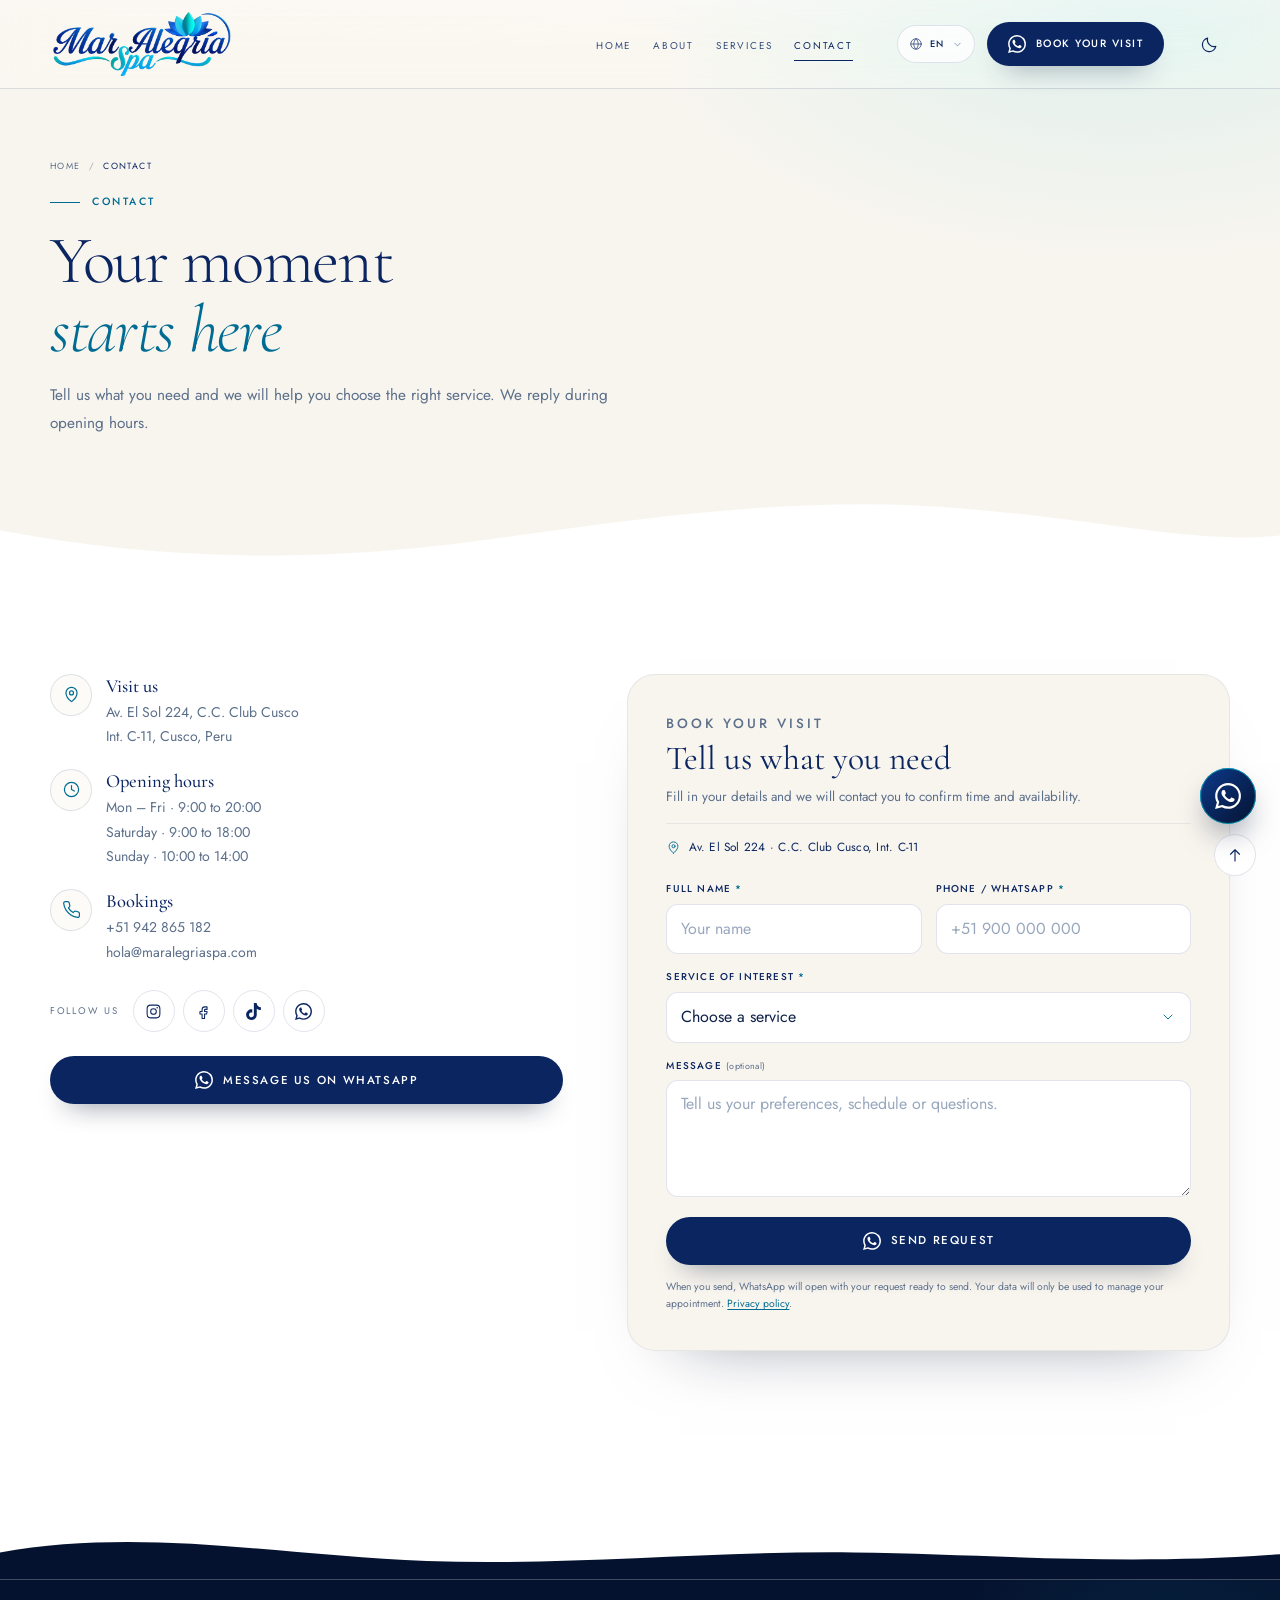
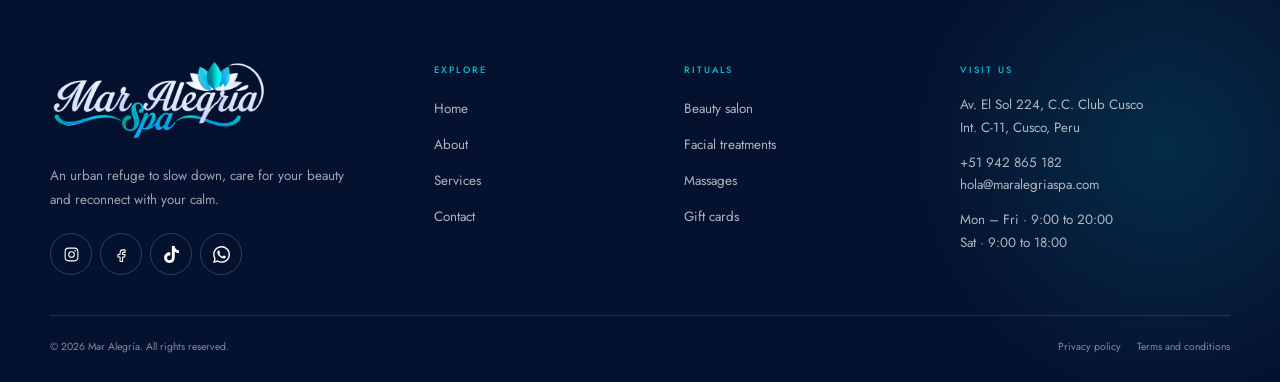
==== commit 51214d4d: "modificacion transparencia de la barra de navegacion" ====
--- a/contacto.html
+++ b/contacto.html
@@ -57,6 +57,8 @@
     <symbol id="i-check" viewBox="0 0 24 24"><path d="m4 12.5 5 5L20 6.5"/></symbol>
     <symbol id="i-sparkle" viewBox="0 0 24 24"><path d="M12 3c.6 4.8 4.2 8.4 9 9-4.8.6-8.4 4.2-9 9-.6-4.8-4.2-8.4-9-9 4.8-.6 8.4-4.2 9-9Z"/></symbol>
     <symbol id="i-lotus" viewBox="0 0 24 24"><path d="M12 20c-3.4 0-6.3-2-7.6-4.8 1.9-.3 3.6.2 5 1.4-1-3-.6-5.7 1-8.1.9 1.6 1.5 3.3 1.8 5.2.3-1.9.9-3.6 1.8-5.2 1.6 2.4 2 5.1 1 8.1 1.4-1.2 3.1-1.7 5-1.4C18.3 18 15.4 20 12 20Z"/><path d="M12 20v-3"/></symbol>
+    <symbol id="i-globe" viewBox="0 0 24 24"><circle cx="12" cy="12" r="9"/><path d="M3 12h18M12 3c2.5 2.5 3.8 5.5 3.8 9S14.5 18.5 12 21c-2.5-2.5-3.8-5.5-3.8-9S9.5 5.5 12 3Z"/></symbol>
+    <symbol id="i-chevron" viewBox="0 0 24 24"><path d="m6 9 6 6 6-6"/></symbol>
     <symbol id="i-stones" viewBox="0 0 24 24"><ellipse cx="12" cy="17.5" rx="8" ry="3"/><ellipse cx="12" cy="12" rx="5.8" ry="2.4"/><ellipse cx="12.4" cy="7" rx="3.8" ry="1.9"/></symbol>
     <symbol id="i-waves" viewBox="0 0 24 24"><path d="M3 9c2.3-2 4.6-2 7 0s4.7 2 7 0 4-2 4-2M3 15c2.3-2 4.6-2 7 0s4.7 2 7 0 4-2 4-2"/></symbol>
     <symbol id="i-face" viewBox="0 0 24 24"><circle cx="12" cy="12" r="8.5"/><path d="M8.5 10.5c.5-.6 1.5-.6 2 0M13.5 10.5c.5-.6 1.5-.6 2 0M9 14.8c1.8 1.4 4.2 1.4 6 0"/></symbol>
@@ -84,14 +86,30 @@
           <li><a class="nav__link" href="contacto.html" aria-current="page" data-i18n="nav.contact">Contacto</a></li>
         </ul>
         <div class="header__tools">
-          <label class="lang header__lang">
-            <span class="sr-only" data-i18n="nav.language">Idioma</span>
-            <select class="js-lang" data-i18n-attr="aria-label:nav.language" aria-label="Idioma">
-              <option value="es" lang="es">ES</option>
-              <option value="en" lang="en">EN</option>
-              <option value="pt" lang="pt">PT</option>
-            </select>
-          </label>
+          <div class="lang-switcher header__lang" data-lang-switcher>
+            <button class="lang-switcher__trigger" type="button" aria-haspopup="menu" aria-expanded="false" aria-label="Idioma" data-i18n-attr="aria-label:nav.language">
+              <svg class="icon lang-switcher__globe" aria-hidden="true"><use href="#i-globe"></use></svg>
+              <span class="lang-switcher__value" data-lang-value>ES</span>
+              <svg class="icon lang-switcher__chevron" aria-hidden="true"><use href="#i-chevron"></use></svg>
+            </button>
+            <div class="lang-switcher__menu" role="menu" aria-label="Idioma" data-i18n-attr="aria-label:nav.language">
+              <button class="lang-switcher__option is-active" type="button" role="menuitemradio" aria-checked="true" data-lang="es" lang="es">
+                <span class="lang-switcher__code">ES</span>
+                <span class="lang-switcher__name">Español</span>
+                <svg class="icon lang-switcher__check" aria-hidden="true"><use href="#i-check"></use></svg>
+              </button>
+              <button class="lang-switcher__option" type="button" role="menuitemradio" aria-checked="false" data-lang="en" lang="en">
+                <span class="lang-switcher__code">EN</span>
+                <span class="lang-switcher__name">English</span>
+                <svg class="icon lang-switcher__check" aria-hidden="true"><use href="#i-check"></use></svg>
+              </button>
+              <button class="lang-switcher__option" type="button" role="menuitemradio" aria-checked="false" data-lang="pt" lang="pt">
+                <span class="lang-switcher__code">PT</span>
+                <span class="lang-switcher__name">Português</span>
+                <svg class="icon lang-switcher__check" aria-hidden="true"><use href="#i-check"></use></svg>
+              </button>
+            </div>
+          </div>
           <a class="btn btn--primary btn--sm nav__cta js-wa" href="https://wa.me/51942865182" target="_blank" rel="noopener">
             <svg class="icon" aria-hidden="true"><use href="#i-whatsapp"></use></svg>
             <span data-i18n="cta.book">Reserva tu cita</span>
@@ -100,6 +118,30 @@
       </nav>
 
       <div class="header__actions">
+        <div class="lang-switcher header__lang header__lang--mobile" data-lang-switcher>
+          <button class="lang-switcher__trigger" type="button" aria-haspopup="menu" aria-expanded="false" aria-label="Idioma" data-i18n-attr="aria-label:nav.language">
+            <svg class="icon lang-switcher__globe" aria-hidden="true"><use href="#i-globe"></use></svg>
+            <span class="lang-switcher__value" data-lang-value>ES</span>
+            <svg class="icon lang-switcher__chevron" aria-hidden="true"><use href="#i-chevron"></use></svg>
+          </button>
+          <div class="lang-switcher__menu" role="menu" aria-label="Idioma" data-i18n-attr="aria-label:nav.language">
+            <button class="lang-switcher__option is-active" type="button" role="menuitemradio" aria-checked="true" data-lang="es" lang="es">
+              <span class="lang-switcher__code">ES</span>
+              <span class="lang-switcher__name">Español</span>
+              <svg class="icon lang-switcher__check" aria-hidden="true"><use href="#i-check"></use></svg>
+            </button>
+            <button class="lang-switcher__option" type="button" role="menuitemradio" aria-checked="false" data-lang="en" lang="en">
+              <span class="lang-switcher__code">EN</span>
+              <span class="lang-switcher__name">English</span>
+              <svg class="icon lang-switcher__check" aria-hidden="true"><use href="#i-check"></use></svg>
+            </button>
+            <button class="lang-switcher__option" type="button" role="menuitemradio" aria-checked="false" data-lang="pt" lang="pt">
+              <span class="lang-switcher__code">PT</span>
+              <span class="lang-switcher__name">Português</span>
+              <svg class="icon lang-switcher__check" aria-hidden="true"><use href="#i-check"></use></svg>
+            </button>
+          </div>
+        </div>
         <button class="icon-btn js-theme" type="button" aria-pressed="false" aria-label="Cambiar a modo oscuro">
           <svg class="icon theme-icon theme-icon--moon" aria-hidden="true"><use href="#i-moon"></use></svg>
           <svg class="icon theme-icon theme-icon--sun" aria-hidden="true"><use href="#i-sun"></use></svg>
@@ -132,16 +174,6 @@
           <a href="https://www.facebook.com/maralegria.spa" target="_blank" rel="noopener" data-i18n-attr="aria-label:social.facebook" aria-label="Facebook de Mar Alegría"><svg class="icon" aria-hidden="true"><use href="#i-facebook"></use></svg></a>
           <a href="https://www.tiktok.com/@maralegriaspa" target="_blank" rel="noopener" data-i18n-attr="aria-label:social.tiktok" aria-label="TikTok de Mar Alegría"><svg class="icon" aria-hidden="true"><use href="#i-tiktok"></use></svg></a>
           <a class="js-wa" href="https://wa.me/51942865182" target="_blank" rel="noopener" data-i18n-attr="aria-label:social.whatsapp" aria-label="WhatsApp de Mar Alegría"><svg class="icon" aria-hidden="true"><use href="#i-whatsapp"></use></svg></a>
-        </div>
-        <div class="mobile-menu__tools">
-          <label class="lang">
-            <span class="sr-only" data-i18n="nav.language">Idioma</span>
-            <select class="js-lang" data-i18n-attr="aria-label:nav.language" aria-label="Idioma">
-              <option value="es" lang="es">ES</option>
-              <option value="en" lang="en">EN</option>
-              <option value="pt" lang="pt">PT</option>
-            </select>
-          </label>
         </div>
       </div>
     </div>
--- a/assets/css/styles.css
+++ b/assets/css/styles.css
@@ -35,7 +35,9 @@
   --text-muted: #5c6f8a;
   --line: rgba(10, 37, 96, 0.12);
   --line-soft: rgba(10, 37, 96, 0.07);
-  --header-bg: rgba(255, 255, 255, 0.95);
+  --header-bg: rgba(255, 255, 255, 0.25);
+  /* Transparencia modo claro */
+  --header-sheen: rgba(255, 255, 255, 0.5);
   --accent: var(--teal-ink);
   --place: #98a7bd;
 
@@ -73,7 +75,9 @@
   --text-muted: #a3b6d4;
   --line: rgba(255, 255, 255, 0.16);
   --line-soft: rgba(255, 255, 255, 0.09);
-  --header-bg: rgba(5, 18, 47, 0.96);
+  --header-bg: rgba(5, 18, 47, 0.25);
+  /* Transparencia modo oscuro */
+  --header-sheen: rgba(95, 220, 234, 0.08);
   --accent: #5fdcea;
   --teal-ink: #5fdcea;
   --cyan-soft: rgba(43, 213, 227, 0.12);
@@ -93,7 +97,9 @@
    ----------------------------- */
 *,
 *::before,
-*::after { box-sizing: border-box; }
+*::after {
+  box-sizing: border-box;
+}
 
 html {
   -webkit-text-size-adjust: 100%;
@@ -114,18 +120,64 @@
   text-rendering: optimizeLegibility;
 }
 
-body.no-scroll { overflow: hidden; }
-
-img, svg { display: block; max-width: 100%; }
-img { height: auto; }
-a { color: inherit; text-decoration: none; }
-button, input, select, textarea { font: inherit; color: inherit; }
-button { border: 0; background: none; cursor: pointer; }
-ul, ol { margin: 0; padding: 0; list-style: none; }
-h1, h2, h3, h4, p, figure, blockquote { margin: 0; }
-em { font-style: italic; }
-
-::selection { background: var(--cyan); color: var(--navy-900); }
+body.no-scroll {
+  overflow: hidden;
+}
+
+img,
+svg {
+  display: block;
+  max-width: 100%;
+}
+
+img {
+  height: auto;
+}
+
+a {
+  color: inherit;
+  text-decoration: none;
+}
+
+button,
+input,
+select,
+textarea {
+  font: inherit;
+  color: inherit;
+}
+
+button {
+  border: 0;
+  background: none;
+  cursor: pointer;
+}
+
+ul,
+ol {
+  margin: 0;
+  padding: 0;
+  list-style: none;
+}
+
+h1,
+h2,
+h3,
+h4,
+p,
+figure,
+blockquote {
+  margin: 0;
+}
+
+em {
+  font-style: italic;
+}
+
+::selection {
+  background: var(--cyan);
+  color: var(--navy-900);
+}
 
 :focus-visible {
   outline: 2px solid var(--accent);
@@ -177,12 +229,15 @@
 }
 
 section[id],
-main[id] { scroll-margin-top: calc(var(--header-h) + 16px); }
+main[id] {
+  scroll-margin-top: calc(var(--header-h) + 16px);
+}
 
 .section--sand {
   background-color: var(--bg-soft);
   background-image: radial-gradient(900px 460px at 92% -10%, rgba(255, 255, 255, 0.85), transparent 70%);
 }
+
 [data-theme="dark"] .section--sand {
   background-image: radial-gradient(900px 460px at 92% -10%, rgba(43, 213, 227, 0.07), transparent 70%);
 }
@@ -213,7 +268,10 @@
   transform: translateY(-160%);
   transition: transform 0.3s var(--ease);
 }
-.skip-link:focus { transform: none; }
+
+.skip-link:focus {
+  transform: none;
+}
 
 /* -----------------------------
    Tipografía & elementos comunes
@@ -226,6 +284,7 @@
   letter-spacing: -0.015em;
   color: var(--heading);
 }
+
 .section-title em {
   font-style: italic;
   font-weight: 300;
@@ -242,6 +301,7 @@
   text-transform: uppercase;
   color: var(--accent);
 }
+
 .eyebrow::before {
   content: "";
   width: 30px;
@@ -249,8 +309,14 @@
   background: currentColor;
   flex: none;
 }
-.eyebrow--light { color: var(--cyan); }
-.eyebrow--center { justify-content: center; }
+
+.eyebrow--light {
+  color: var(--cyan);
+}
+
+.eyebrow--center {
+  justify-content: center;
+}
 
 .btn {
   display: inline-flex;
@@ -270,23 +336,43 @@
   text-align: center;
   transition: transform 0.3s var(--ease), background-color 0.3s, color 0.3s, border-color 0.3s, box-shadow 0.3s;
 }
-.btn .icon { width: 18px; height: 18px; }
-.btn:hover { transform: translateY(-2px); }
-.btn:active { transform: translateY(0); }
+
+.btn .icon {
+  width: 18px;
+  height: 18px;
+}
+
+.btn:hover {
+  transform: translateY(-2px);
+}
+
+.btn:active {
+  transform: translateY(0);
+}
 
 .btn--primary {
   background: var(--btn-bg);
   color: var(--btn-text);
   box-shadow: 0 14px 28px -18px rgba(5, 18, 47, 0.85);
 }
+
 .btn--primary:hover {
   background: var(--btn-bg-hover);
   box-shadow: 0 18px 32px -16px rgba(5, 18, 47, 0.55);
 }
-[data-theme="dark"] .btn--primary { box-shadow: 0 14px 30px -18px rgba(43, 213, 227, 0.55); }
-
-.btn--light { background: #fff; color: var(--navy); }
-.btn--light:hover { background: var(--sand-50); }
+
+[data-theme="dark"] .btn--primary {
+  box-shadow: 0 14px 30px -18px rgba(43, 213, 227, 0.55);
+}
+
+.btn--light {
+  background: #fff;
+  color: var(--navy);
+}
+
+.btn--light:hover {
+  background: var(--sand-50);
+}
 
 .btn--ghost {
   border-color: rgba(255, 255, 255, 0.45);
@@ -294,14 +380,39 @@
   color: #fff;
   backdrop-filter: blur(4px);
 }
-.btn--ghost:hover { background: #fff; border-color: #fff; color: var(--navy); }
-
-.btn--outline { border-color: var(--line); color: var(--heading); background: transparent; }
-.btn--outline:hover { background: var(--heading); border-color: var(--heading); color: var(--bg); }
-
-.btn--sm { min-height: 44px; padding: 12px 20px; font-size: 0.66rem; }
-.btn--lg { min-height: 54px; padding: 17px 30px; }
-.btn--block { width: 100%; }
+
+.btn--ghost:hover {
+  background: #fff;
+  border-color: #fff;
+  color: var(--navy);
+}
+
+.btn--outline {
+  border-color: var(--line);
+  color: var(--heading);
+  background: transparent;
+}
+
+.btn--outline:hover {
+  background: var(--heading);
+  border-color: var(--heading);
+  color: var(--bg);
+}
+
+.btn--sm {
+  min-height: 44px;
+  padding: 12px 20px;
+  font-size: 0.66rem;
+}
+
+.btn--lg {
+  min-height: 54px;
+  padding: 17px 30px;
+}
+
+.btn--block {
+  width: 100%;
+}
 
 .link-arrow {
   display: inline-flex;
@@ -316,8 +427,16 @@
   color: var(--accent);
   transition: gap 0.3s var(--ease), border-color 0.3s;
 }
-.link-arrow .icon { width: 17px; height: 17px; }
-.link-arrow:hover { gap: 18px; border-color: var(--accent); }
+
+.link-arrow .icon {
+  width: 17px;
+  height: 17px;
+}
+
+.link-arrow:hover {
+  gap: 18px;
+  border-color: var(--accent);
+}
 
 /* Olas separadoras */
 .wave {
@@ -329,14 +448,24 @@
   line-height: 0;
   pointer-events: none;
 }
+
 .wave svg {
   width: 100%;
   height: clamp(46px, 6vw, 88px);
   display: block;
 }
-.wave__fill { fill: var(--bg); }
-.wave--soft .wave__fill { fill: var(--bg-soft); }
-.wave--navy .wave__fill { fill: var(--navy-900); }
+
+.wave__fill {
+  fill: var(--bg);
+}
+
+.wave--soft .wave__fill {
+  fill: var(--bg-soft);
+}
+
+.wave--navy .wave__fill {
+  fill: var(--navy-900);
+}
 
 /* Revelado al hacer scroll */
 .reveal {
@@ -344,7 +473,11 @@
   transform: translateY(26px);
   transition: opacity 0.85s var(--ease), transform 0.85s var(--ease);
 }
-.reveal.is-visible { opacity: 1; transform: none; }
+
+.reveal.is-visible {
+  opacity: 1;
+  transform: none;
+}
 
 /* -----------------------------
    Header
@@ -356,14 +489,18 @@
   color: #fff;
   transition: background-color 0.4s, color 0.4s, box-shadow 0.4s, backdrop-filter 0.4s;
 }
+
 .site-header.is-scrolled,
 .site-header--solid {
-  background: var(--header-bg);
+  background:
+    radial-gradient(120% 180% at 50% -60%, var(--header-sheen), transparent 64%),
+    var(--header-bg);
   color: var(--heading);
-  box-shadow: 0 1px 0 var(--line), 0 18px 40px -42px rgba(5, 18, 47, 0.55);
-  backdrop-filter: blur(16px);
-  -webkit-backdrop-filter: blur(16px);
-}
+  box-shadow: 0 1px 0 var(--line), 0 22px 55px -46px rgba(5, 18, 47, 0.65);
+  backdrop-filter: blur(22px) saturate(150%);
+  -webkit-backdrop-filter: blur(22px) saturate(150%);
+}
+
 .site-header.is-menu-open {
   background: transparent;
   color: #fff;
@@ -386,13 +523,18 @@
   color: inherit;
   flex: none;
 }
+
 .brand__logo {
   display: block;
   width: auto;
   height: 54px;
   transition: opacity 0.25s var(--ease);
 }
-.brand__logo--light { display: none; }
+
+.brand__logo--light {
+  display: none;
+}
+
 .site-header:not(.is-scrolled):not(.is-menu-open):not(.site-header--solid) .brand__logo--light {
   filter: drop-shadow(0 2px 14px rgba(4, 15, 42, 0.55));
 }
@@ -403,22 +545,39 @@
 .site-header:not(.is-scrolled):not(.is-menu-open):not(.site-header--solid) .brand__logo--color {
   display: none;
 }
+
 [data-theme="dark"] .brand__logo--light,
 .brand--footer .brand__logo--light,
 .site-header:not(.is-scrolled):not(.is-menu-open):not(.site-header--solid) .brand__logo--light {
   display: block;
 }
-.site-header.is-menu-open .brand__logo--color { display: none; }
-.site-header.is-menu-open .brand__logo--light { display: block; }
-
-.brand--footer .brand__logo { height: 64px; }
+
+.site-header.is-menu-open .brand__logo--color {
+  display: none;
+}
+
+.site-header.is-menu-open .brand__logo--light {
+  display: block;
+}
+
+.brand--footer .brand__logo {
+  height: 64px;
+}
 
 @media (min-width: 640px) {
-  .brand__logo { height: 58px; }
-}
+  .brand__logo {
+    height: 58px;
+  }
+}
+
 @media (min-width: 1020px) {
-  .brand__logo { height: 64px; }
-  .brand--footer .brand__logo { height: 76px; }
+  .brand__logo {
+    height: 64px;
+  }
+
+  .brand--footer .brand__logo {
+    height: 76px;
+  }
 }
 
 .header__tools {
@@ -445,66 +604,228 @@
   color: inherit;
   transition: background-color 0.25s, border-color 0.25s, transform 0.25s var(--ease);
 }
-.icon-btn .icon { width: 19px; height: 19px; }
-.icon-btn:hover { background: rgba(255, 255, 255, 0.12); }
+
+.icon-btn .icon {
+  width: 19px;
+  height: 19px;
+}
+
+.icon-btn:hover {
+  background: rgba(255, 255, 255, 0.12);
+}
+
 .site-header.is-scrolled .icon-btn:hover,
-.site-header--solid .icon-btn:hover { background: var(--line-soft); }
-.icon-btn[aria-pressed="true"] { border-color: currentColor; }
-
-.theme-icon { display: none; }
-[data-theme="light"] .theme-icon--moon { display: block; }
-[data-theme="dark"] .theme-icon--sun { display: block; }
+.site-header--solid .icon-btn:hover {
+  background: var(--line-soft);
+}
+
+.icon-btn[aria-pressed="true"] {
+  border-color: currentColor;
+}
+
+.theme-icon {
+  display: none;
+}
+
+[data-theme="light"] .theme-icon--moon {
+  display: block;
+}
+
+[data-theme="dark"] .theme-icon--sun {
+  display: block;
+}
 
 /* Selector de idioma */
-.lang {
+.lang-switcher {
   position: relative;
   display: inline-flex;
   align-items: center;
+  color: inherit;
+}
+
+.lang-switcher__trigger {
+  display: inline-flex;
+  align-items: center;
+  justify-content: center;
+  gap: 7px;
+  height: 38px;
+  padding: 0 11px;
+  border: 1px solid rgba(255, 255, 255, 0.24);
   border-radius: 999px;
-  color: inherit;
-  transition: background-color 0.25s;
-}
-.lang:hover { background: rgba(255, 255, 255, 0.12); }
-.site-header.is-scrolled .lang:hover,
-.site-header--solid .lang:hover,
-.mobile-menu__tools .lang:hover { background: var(--line-soft); }
-[data-theme="dark"] .mobile-menu__tools .lang:hover { background: rgba(255, 255, 255, 0.1); }
-
-.lang::after {
-  content: "";
-  position: absolute;
-  right: 11px;
-  top: 50%;
-  width: 5px;
-  height: 5px;
-  margin-top: -3px;
-  border-right: 1px solid currentColor;
-  border-bottom: 1px solid currentColor;
-  transform: rotate(45deg);
-  opacity: 0.65;
-  pointer-events: none;
-}
-.lang select {
-  appearance: none;
-  -webkit-appearance: none;
-  padding: 10px 26px 10px 12px;
-  border: 0;
-  border-radius: 999px;
-  background: transparent;
+  background: rgba(255, 255, 255, 0.08);
   color: inherit;
   font-size: 0.58rem;
   font-weight: 500;
-  letter-spacing: 0.14em;
+  letter-spacing: 0.16em;
+  line-height: 1;
   text-transform: uppercase;
   cursor: pointer;
-}
-.lang select option { color: #0e2148; background: #fff; }
-[data-theme="dark"] .lang select option { color: #e8f0fb; background: #0a1f45; }
-
-.header__lang { display: none; }
-
-.nav { display: none; }
-.nav__list { display: flex; align-items: center; gap: 22px; }
+  backdrop-filter: blur(10px) saturate(140%);
+  -webkit-backdrop-filter: blur(10px) saturate(140%);
+  transition: background-color 0.25s, border-color 0.25s, box-shadow 0.25s;
+}
+
+.lang-switcher__trigger:hover {
+  background: rgba(255, 255, 255, 0.16);
+  border-color: rgba(255, 255, 255, 0.44);
+}
+
+.site-header.is-scrolled .lang-switcher__trigger,
+.site-header--solid .lang-switcher__trigger {
+  border-color: var(--line);
+  background: var(--surface);
+  background: color-mix(in srgb, var(--surface) 72%, transparent);
+  box-shadow: inset 0 1px 0 rgba(255, 255, 255, 0.28);
+}
+
+.site-header.is-scrolled .lang-switcher__trigger:hover,
+.site-header--solid .lang-switcher__trigger:hover {
+  background: var(--surface);
+  border-color: var(--line);
+}
+
+.site-header.is-menu-open .lang-switcher__trigger {
+  border-color: rgba(255, 255, 255, 0.24);
+  background: rgba(255, 255, 255, 0.08);
+  color: #fff;
+  box-shadow: none;
+}
+
+.site-header.is-menu-open .lang-switcher__trigger:hover {
+  background: rgba(255, 255, 255, 0.16);
+  border-color: rgba(255, 255, 255, 0.44);
+}
+
+.lang-switcher.is-open .lang-switcher__trigger {
+  border-color: rgba(0, 194, 212, 0.62);
+  box-shadow: 0 0 0 3px rgba(0, 194, 212, 0.12);
+}
+
+.lang-switcher__globe {
+  display: none;
+  width: 14px;
+  height: 14px;
+  opacity: 0.78;
+}
+
+.lang-switcher__value {
+  font-size: 0.58rem;
+  font-weight: 500;
+  letter-spacing: 0.16em;
+}
+
+.lang-switcher__chevron {
+  width: 11px;
+  height: 11px;
+  opacity: 0.65;
+  transition: transform 0.25s var(--ease);
+}
+
+.lang-switcher.is-open .lang-switcher__chevron {
+  transform: rotate(180deg);
+}
+
+.lang-switcher__menu {
+  position: absolute;
+  top: calc(100% + 10px);
+  right: 0;
+  z-index: 30;
+  width: 200px;
+  padding: 8px;
+  border: 1px solid var(--line);
+  border-radius: 18px;
+  background: var(--surface);
+  background: color-mix(in srgb, var(--surface) 94%, transparent);
+  box-shadow: 0 26px 70px -34px rgba(5, 18, 47, 0.55), 0 4px 14px -10px rgba(5, 18, 47, 0.2);
+  backdrop-filter: blur(18px) saturate(140%);
+  -webkit-backdrop-filter: blur(18px) saturate(140%);
+  visibility: hidden;
+  opacity: 0;
+  transform: translateY(-5px) scale(0.98);
+  transform-origin: top right;
+  pointer-events: none;
+  transition: opacity 0.22s var(--ease), transform 0.22s var(--ease), visibility 0s 0.22s;
+}
+
+.lang-switcher.is-open .lang-switcher__menu {
+  visibility: visible;
+  opacity: 1;
+  transform: none;
+  pointer-events: auto;
+  transition: opacity 0.22s var(--ease), transform 0.22s var(--ease), visibility 0s;
+}
+
+.lang-switcher__option {
+  display: grid;
+  grid-template-columns: 32px 1fr 16px;
+  align-items: center;
+  gap: 8px;
+  width: 100%;
+  padding: 9px;
+  border-radius: 12px;
+  color: var(--text);
+  text-align: left;
+  line-height: 1.2;
+  transition: background-color 0.2s, color 0.2s;
+}
+
+.lang-switcher__option:hover,
+.lang-switcher__option:focus-visible {
+  background: var(--line-soft);
+}
+
+.lang-switcher__option:focus-visible {
+  outline: 2px solid var(--accent);
+  outline-offset: -2px;
+}
+
+.lang-switcher__option.is-active {
+  background: var(--cyan-soft);
+}
+
+.lang-switcher__code {
+  font-size: 0.55rem;
+  font-weight: 600;
+  letter-spacing: 0.18em;
+  color: var(--accent);
+}
+
+.lang-switcher__name {
+  font-size: 0.76rem;
+  letter-spacing: 0.03em;
+}
+
+.lang-switcher__check {
+  width: 14px;
+  height: 14px;
+  justify-self: end;
+  color: var(--accent);
+  opacity: 0;
+  transition: opacity 0.2s;
+}
+
+.lang-switcher__option.is-active .lang-switcher__check {
+  opacity: 1;
+}
+
+.header__lang {
+  display: none;
+}
+
+.header__lang--mobile {
+  display: inline-flex;
+}
+
+.nav {
+  display: none;
+}
+
+.nav__list {
+  display: flex;
+  align-items: center;
+  gap: 22px;
+}
+
 .nav__link {
   position: relative;
   padding: 8px 0;
@@ -514,6 +835,7 @@
   text-transform: uppercase;
   opacity: 0.82;
 }
+
 .nav__link::after {
   content: "";
   position: absolute;
@@ -526,9 +848,15 @@
   transform-origin: left;
   transition: transform 0.35s var(--ease);
 }
+
 .nav__link:hover::after,
-.nav__link[aria-current="page"]::after { transform: scaleX(1); }
-.nav__link[aria-current="page"] { opacity: 1; }
+.nav__link[aria-current="page"]::after {
+  transform: scaleX(1);
+}
+
+.nav__link[aria-current="page"] {
+  opacity: 1;
+}
 
 .nav-toggle {
   display: inline-flex;
@@ -540,12 +868,14 @@
   border-radius: 50%;
   color: inherit;
 }
+
 .nav-toggle__box {
   position: relative;
   display: block;
   width: 24px;
   height: 16px;
 }
+
 .nav-toggle__box span {
   position: absolute;
   left: 0;
@@ -554,12 +884,32 @@
   background: currentColor;
   transition: transform 0.35s var(--ease), top 0.35s var(--ease), opacity 0.2s;
 }
-.nav-toggle__box span:nth-child(1) { top: 0; }
-.nav-toggle__box span:nth-child(2) { top: 7px; }
-.nav-toggle__box span:nth-child(3) { top: 14px; }
-.nav-toggle[aria-expanded="true"] span:nth-child(1) { top: 7px; transform: rotate(45deg); }
-.nav-toggle[aria-expanded="true"] span:nth-child(2) { opacity: 0; }
-.nav-toggle[aria-expanded="true"] span:nth-child(3) { top: 7px; transform: rotate(-45deg); }
+
+.nav-toggle__box span:nth-child(1) {
+  top: 0;
+}
+
+.nav-toggle__box span:nth-child(2) {
+  top: 7px;
+}
+
+.nav-toggle__box span:nth-child(3) {
+  top: 14px;
+}
+
+.nav-toggle[aria-expanded="true"] span:nth-child(1) {
+  top: 7px;
+  transform: rotate(45deg);
+}
+
+.nav-toggle[aria-expanded="true"] span:nth-child(2) {
+  opacity: 0;
+}
+
+.nav-toggle[aria-expanded="true"] span:nth-child(3) {
+  top: 7px;
+  transform: rotate(-45deg);
+}
 
 /* Menú móvil */
 .mobile-menu {
@@ -577,7 +927,12 @@
   overscroll-behavior: contain;
   transition: opacity 0.4s var(--ease), visibility 0.4s;
 }
-.mobile-menu.is-open { visibility: visible; opacity: 1; }
+
+.mobile-menu.is-open {
+  visibility: visible;
+  opacity: 1;
+}
+
 .mobile-menu__inner {
   display: flex;
   flex-direction: column;
@@ -585,7 +940,11 @@
   gap: 28px;
   min-height: 100%;
 }
-.mobile-menu__list li { border-bottom: 1px solid rgba(255, 255, 255, 0.1); }
+
+.mobile-menu__list li {
+  border-bottom: 1px solid rgba(255, 255, 255, 0.1);
+}
+
 .mobile-menu__list a {
   display: flex;
   align-items: baseline;
@@ -596,6 +955,7 @@
   font-weight: 300;
   line-height: 1.1;
 }
+
 .mobile-menu__list a span {
   font-family: var(--sans);
   font-size: 0.54rem;
@@ -603,23 +963,27 @@
   color: var(--cyan);
   opacity: 0.85;
 }
-.mobile-menu__list a[aria-current="page"] { color: var(--cyan); }
-.mobile-menu__footer { display: grid; gap: 16px; padding-top: 6px; }
-.mobile-menu__tools {
-  display: flex;
-  align-items: center;
-  justify-content: center;
-  gap: 8px;
-  padding-bottom: 4px;
-}
-.mobile-menu__tools .lang { border: 1px solid rgba(255, 255, 255, 0.2); }
+
+.mobile-menu__list a[aria-current="page"] {
+  color: var(--cyan);
+}
+
+.mobile-menu__footer {
+  display: grid;
+  gap: 16px;
+  padding-top: 6px;
+}
+
 .mobile-menu__phone {
   font-size: 0.86rem;
   letter-spacing: 0.12em;
   color: rgba(255, 255, 255, 0.72);
   text-align: center;
 }
-.mobile-menu__footer .socials { justify-content: center; }
+
+.mobile-menu__footer .socials {
+  justify-content: center;
+}
 
 /* -----------------------------
    Hero (inicio)
@@ -635,19 +999,28 @@
   overflow: hidden;
   isolation: isolate;
 }
+
 .hero__media,
 .hero__overlay {
   position: absolute;
   inset: 0;
 }
-.hero__media { z-index: 0; }
+
+.hero__media {
+  z-index: 0;
+}
+
 .hero__slide {
   position: absolute;
   inset: 0;
   opacity: 0;
   transition: opacity 1.6s ease;
 }
-.hero__slide.is-active { opacity: 1; }
+
+.hero__slide.is-active {
+  opacity: 1;
+}
+
 .hero__slide img {
   width: 100%;
   height: 100%;
@@ -655,8 +1028,16 @@
   object-position: center 38%;
   transform: scale(1.02);
 }
-.hero__slide.is-active img { animation: heroZoom 13s ease-out forwards; }
-@keyframes heroZoom { to { transform: scale(1.09); } }
+
+.hero__slide.is-active img {
+  animation: heroZoom 13s ease-out forwards;
+}
+
+@keyframes heroZoom {
+  to {
+    transform: scale(1.09);
+  }
+}
 
 .hero__overlay {
   z-index: 1;
@@ -670,6 +1051,7 @@
   z-index: 2;
   max-width: 840px;
 }
+
 .hero__title {
   margin: 18px 0 22px;
   font-family: var(--serif);
@@ -678,6 +1060,7 @@
   line-height: 0.98;
   letter-spacing: -0.02em;
 }
+
 .hero__title em,
 .experience__quote em,
 .cta-panel h2 em {
@@ -688,7 +1071,11 @@
   -webkit-text-fill-color: transparent;
   color: var(--cyan);
 }
-.hero__title em { font-weight: 300; }
+
+.hero__title em {
+  font-weight: 300;
+}
+
 .hero__lead {
   max-width: 560px;
   font-size: clamp(0.98rem, 1.2vw, 1.1rem);
@@ -696,12 +1083,14 @@
   line-height: 1.85;
   color: rgba(255, 255, 255, 0.82);
 }
+
 .hero__actions {
   display: flex;
   flex-wrap: wrap;
   gap: 12px;
   margin-top: 32px;
 }
+
 .hero__meta {
   display: flex;
   flex-wrap: wrap;
@@ -712,7 +1101,13 @@
   text-transform: uppercase;
   color: rgba(255, 255, 255, 0.66);
 }
-.hero__meta li { display: flex; align-items: center; gap: 8px; }
+
+.hero__meta li {
+  display: flex;
+  align-items: center;
+  gap: 8px;
+}
+
 .hero__meta li::before {
   content: "";
   width: 4px;
@@ -722,7 +1117,7 @@
   flex: none;
 }
 
-.hero__content > .eyebrow,
+.hero__content>.eyebrow,
 .hero__title,
 .hero__lead,
 .hero__actions,
@@ -731,12 +1126,33 @@
   transform: translateY(24px);
   animation: heroIn 0.9s var(--ease) forwards;
 }
-.hero__content > .eyebrow { animation-delay: 0.12s; }
-.hero__title { animation-delay: 0.22s; }
-.hero__lead { animation-delay: 0.36s; }
-.hero__actions { animation-delay: 0.5s; }
-.hero__meta { animation-delay: 0.62s; }
-@keyframes heroIn { to { opacity: 1; transform: none; } }
+
+.hero__content>.eyebrow {
+  animation-delay: 0.12s;
+}
+
+.hero__title {
+  animation-delay: 0.22s;
+}
+
+.hero__lead {
+  animation-delay: 0.36s;
+}
+
+.hero__actions {
+  animation-delay: 0.5s;
+}
+
+.hero__meta {
+  animation-delay: 0.62s;
+}
+
+@keyframes heroIn {
+  to {
+    opacity: 1;
+    transform: none;
+  }
+}
 
 .hero__footer {
   position: absolute;
@@ -745,13 +1161,19 @@
   bottom: calc(clamp(46px, 6vw, 88px) + 12px);
   z-index: 4;
 }
+
 .hero__footer-inner {
   display: flex;
   align-items: center;
   justify-content: space-between;
   gap: 16px;
 }
-.hero__dots { display: flex; gap: 4px; }
+
+.hero__dots {
+  display: flex;
+  gap: 4px;
+}
+
 .hero__dot {
   display: flex;
   align-items: center;
@@ -759,6 +1181,7 @@
   height: 38px;
   padding: 0;
 }
+
 .hero__dot span {
   display: block;
   width: 100%;
@@ -766,15 +1189,26 @@
   background: rgba(255, 255, 255, 0.3);
   transition: background-color 0.3s;
 }
+
 .hero__dot:hover span,
-.hero__dot.is-active span { background: var(--cyan); }
+.hero__dot.is-active span {
+  background: var(--cyan);
+}
+
 .hero__count {
   font-size: 0.66rem;
   letter-spacing: 0.18em;
   color: rgba(255, 255, 255, 0.6);
 }
-.hero__count #heroCurrent { color: #fff; }
-.hero__count-sep { margin: 0 5px; opacity: 0.5; }
+
+.hero__count #heroCurrent {
+  color: #fff;
+}
+
+.hero__count-sep {
+  margin: 0 5px;
+  opacity: 0.5;
+}
 
 .hero__flags {
   display: none;
@@ -785,6 +1219,7 @@
   text-transform: uppercase;
   color: rgba(255, 255, 255, 0.6);
 }
+
 .hero__scroll {
   display: none;
   position: absolute;
@@ -800,6 +1235,7 @@
   text-transform: uppercase;
   color: rgba(255, 255, 255, 0.58);
 }
+
 .hero__scroll-line {
   width: 1px;
   height: 36px;
@@ -807,9 +1243,19 @@
   animation: scrollLine 2.2s ease-in-out infinite;
   transform-origin: top;
 }
+
 @keyframes scrollLine {
-  0%, 100% { transform: scaleY(0.35); opacity: 0.4; }
-  50% { transform: scaleY(1); opacity: 1; }
+
+  0%,
+  100% {
+    transform: scaleY(0.35);
+    opacity: 0.4;
+  }
+
+  50% {
+    transform: scaleY(1);
+    opacity: 1;
+  }
 }
 
 .hero__wave {
@@ -821,6 +1267,7 @@
   line-height: 0;
   pointer-events: none;
 }
+
 .hero__wave svg {
   width: 100%;
   height: clamp(46px, 6vw, 88px);
@@ -837,6 +1284,7 @@
   overflow: hidden;
   isolation: isolate;
 }
+
 .page-hero::before {
   content: "";
   position: absolute;
@@ -845,10 +1293,15 @@
   background: radial-gradient(720px 380px at 88% 0%, rgba(0, 194, 212, 0.1), transparent 70%);
   pointer-events: none;
 }
+
 [data-theme="dark"] .page-hero::before {
   background: radial-gradient(720px 380px at 88% 0%, rgba(43, 213, 227, 0.12), transparent 70%);
 }
-.page-hero__inner { max-width: 760px; }
+
+.page-hero__inner {
+  max-width: 760px;
+}
+
 .page-title {
   margin: 16px 0 18px;
   font-family: var(--serif);
@@ -858,7 +1311,12 @@
   letter-spacing: -0.02em;
   color: var(--heading);
 }
-.page-title em { font-style: italic; color: var(--accent); }
+
+.page-title em {
+  font-style: italic;
+  color: var(--accent);
+}
+
 .page-lead {
   max-width: 580px;
   font-size: clamp(0.96rem, 1.2vw, 1.05rem);
@@ -866,7 +1324,10 @@
   color: var(--text-muted);
 }
 
-.breadcrumb { margin-bottom: 20px; }
+.breadcrumb {
+  margin-bottom: 20px;
+}
+
 .breadcrumb ol {
   display: flex;
   flex-wrap: wrap;
@@ -877,11 +1338,29 @@
   text-transform: uppercase;
   color: var(--text-muted);
 }
-.breadcrumb li { display: flex; align-items: center; gap: 8px; }
-.breadcrumb li + li::before { content: "/"; opacity: 0.4; }
-.breadcrumb a { transition: color 0.25s; }
-.breadcrumb a:hover { color: var(--accent); }
-.breadcrumb [aria-current="page"] { color: var(--heading); }
+
+.breadcrumb li {
+  display: flex;
+  align-items: center;
+  gap: 8px;
+}
+
+.breadcrumb li+li::before {
+  content: "/";
+  opacity: 0.4;
+}
+
+.breadcrumb a {
+  transition: color 0.25s;
+}
+
+.breadcrumb a:hover {
+  color: var(--accent);
+}
+
+.breadcrumb [aria-current="page"] {
+  color: var(--heading);
+}
 
 /* -----------------------------
    Nosotros
@@ -890,34 +1369,43 @@
   padding-bottom: calc(clamp(64px, 9vw, 112px) + 20px);
   overflow: hidden;
 }
+
 .about__grid {
   display: grid;
   gap: 52px;
   align-items: center;
 }
+
 .about__media {
   position: relative;
   width: min(100%, 480px);
   margin-inline: auto;
   padding-bottom: 18px;
 }
+
 .about__figure {
   margin: 0;
   overflow: hidden;
   background: var(--surface-2);
 }
+
 .about__figure img {
   width: 100%;
   height: 100%;
   object-fit: cover;
   transition: transform 0.9s var(--ease);
 }
+
 .about__figure--main {
   aspect-ratio: 4 / 5;
   border-radius: 220px 220px 22px 22px;
   box-shadow: var(--shadow-soft);
 }
-.about__figure--main img { object-position: 78% center; }
+
+.about__figure--main img {
+  object-position: 78% center;
+}
+
 .about__figure--detail {
   position: absolute;
   right: -2%;
@@ -928,8 +1416,14 @@
   border-radius: 50%;
   box-shadow: 0 22px 44px -30px rgba(5, 18, 47, 0.5);
 }
-.about__figure--detail img { border-radius: 50%; }
-.about__media:hover .about__figure--main img { transform: scale(1.03); }
+
+.about__figure--detail img {
+  border-radius: 50%;
+}
+
+.about__media:hover .about__figure--main img {
+  transform: scale(1.03);
+}
 
 .about__badge {
   position: absolute;
@@ -945,6 +1439,7 @@
   box-shadow: 0 18px 40px -30px rgba(5, 18, 47, 0.6);
   backdrop-filter: blur(6px);
 }
+
 .about__badge-number {
   font-family: var(--sans);
   font-size: 1.7rem;
@@ -953,7 +1448,11 @@
   line-height: 1;
   color: var(--heading);
 }
-.about__badge-number span { color: var(--accent); }
+
+.about__badge-number span {
+  color: var(--accent);
+}
+
 .about__badge-text {
   font-size: 0.5rem;
   line-height: 1.5;
@@ -962,28 +1461,44 @@
   color: var(--text-muted);
 }
 
-.about__body { max-width: 560px; }
-.about__body .section-title { margin: 14px 0 22px; }
+.about__body {
+  max-width: 560px;
+}
+
+.about__body .section-title {
+  margin: 14px 0 22px;
+}
+
 .about__lead {
   margin-bottom: 14px;
   font-size: 1.04rem;
   line-height: 1.75;
   color: var(--text);
 }
-.about__body > p:not(.eyebrow):not(.about__lead) {
+
+.about__body>p:not(.eyebrow):not(.about__lead) {
   margin-bottom: 16px;
   font-size: 0.94rem;
   line-height: 1.8;
   color: var(--text-muted);
 }
-.about__body.reveal { transition-delay: 0.1s; }
+
+.about__body.reveal {
+  transition-delay: 0.1s;
+}
 
 .features {
   display: grid;
   gap: 18px;
   margin: 30px 0 32px;
 }
-.feature { display: flex; align-items: flex-start; gap: 14px; }
+
+.feature {
+  display: flex;
+  align-items: flex-start;
+  gap: 14px;
+}
+
 .feature__icon {
   display: grid;
   place-items: center;
@@ -994,7 +1509,12 @@
   color: var(--accent);
   flex: none;
 }
-.feature__icon .icon { width: 21px; height: 21px; }
+
+.feature__icon .icon {
+  width: 21px;
+  height: 21px;
+}
+
 .feature h3 {
   margin-bottom: 2px;
   font-family: var(--serif);
@@ -1003,6 +1523,7 @@
   line-height: 1.25;
   color: var(--heading);
 }
+
 .feature p {
   font-size: 0.86rem;
   line-height: 1.6;
@@ -1016,6 +1537,7 @@
   overflow: hidden;
   box-shadow: var(--shadow-soft);
 }
+
 .media-wide img {
   width: 100%;
   height: clamp(240px, 44vw, 460px);
@@ -1028,6 +1550,7 @@
   gap: 16px;
   margin-top: 36px;
 }
+
 .team-card {
   padding: 28px 24px;
   border: 1px solid var(--line-soft);
@@ -1036,11 +1559,13 @@
   text-align: center;
   transition: transform 0.4s var(--ease), border-color 0.4s, box-shadow 0.4s;
 }
+
 .team-card:hover {
   transform: translateY(-4px);
   border-color: rgba(0, 194, 212, 0.4);
   box-shadow: 0 26px 50px -40px rgba(5, 18, 47, 0.5);
 }
+
 .team-card__initials {
   display: grid;
   place-items: center;
@@ -1054,12 +1579,14 @@
   font-size: 1.35rem;
   letter-spacing: 0.02em;
 }
+
 .team-card h3 {
   font-family: var(--serif);
   font-size: 1.32rem;
   font-weight: 500;
   color: var(--heading);
 }
+
 .team-card__role {
   display: block;
   margin: 5px 0 10px;
@@ -1069,7 +1596,12 @@
   text-transform: uppercase;
   color: var(--accent);
 }
-.team-card p { font-size: 0.84rem; line-height: 1.65; color: var(--text-muted); }
+
+.team-card p {
+  font-size: 0.84rem;
+  line-height: 1.65;
+  color: var(--text-muted);
+}
 
 /* -----------------------------
    Servicios
@@ -1079,12 +1611,14 @@
   gap: 22px;
   margin-bottom: 34px;
 }
+
 .services__intro p {
   max-width: 440px;
   font-size: 0.94rem;
   line-height: 1.8;
   color: var(--text-muted);
 }
+
 .services__note {
   margin-top: 14px;
   padding-left: 14px;
@@ -1098,6 +1632,7 @@
   gap: 8px;
   margin-bottom: 30px;
 }
+
 .cat-nav a {
   display: inline-flex;
   align-items: center;
@@ -1112,11 +1647,13 @@
   color: var(--text-muted);
   transition: background-color 0.3s, border-color 0.3s, color 0.3s, transform 0.3s var(--ease);
 }
+
 .cat-nav a:hover {
   border-color: var(--heading);
   color: var(--heading);
   transform: translateY(-1px);
 }
+
 .cat-nav a[aria-current="true"] {
   background: var(--pill-bg);
   border-color: var(--pill-bg);
@@ -1128,13 +1665,19 @@
   border-top: 1px solid var(--line-soft);
   scroll-margin-top: calc(var(--header-h) + 12px);
 }
-.cat-group:first-of-type { border-top: 0; padding-top: 0; }
+
+.cat-group:first-of-type {
+  border-top: 0;
+  padding-top: 0;
+}
+
 .cat-group__head {
   display: grid;
   gap: 10px;
   margin-bottom: 28px;
   max-width: 620px;
 }
+
 .cat-group__title {
   font-family: var(--serif);
   font-size: clamp(1.9rem, 3.6vw, 2.7rem);
@@ -1142,7 +1685,13 @@
   line-height: 1.05;
   color: var(--heading);
 }
-.cat-group__desc { font-size: 0.92rem; line-height: 1.8; color: var(--text-muted); }
+
+.cat-group__desc {
+  font-size: 0.92rem;
+  line-height: 1.8;
+  color: var(--text-muted);
+}
+
 .cat-group__badge {
   display: inline-flex;
   align-items: center;
@@ -1154,25 +1703,34 @@
   text-transform: uppercase;
   color: var(--accent);
 }
+
 .cat-group__badge::before {
   content: "";
   width: 22px;
   height: 1px;
   background: currentColor;
 }
+
 .cat-group--feature {
   padding: clamp(26px, 4vw, 46px);
   border: 1px solid var(--line-soft);
   border-radius: clamp(24px, 4vw, 38px);
   background: var(--bg-soft);
 }
-.cat-group--feature:first-of-type { padding-top: clamp(26px, 4vw, 46px); }
-.cat-group--feature + .cat-group { margin-top: clamp(32px, 5vw, 56px); }
+
+.cat-group--feature:first-of-type {
+  padding-top: clamp(26px, 4vw, 46px);
+}
+
+.cat-group--feature+.cat-group {
+  margin-top: clamp(32px, 5vw, 56px);
+}
 
 .services__grid {
   display: grid;
   gap: 16px;
 }
+
 .service-card {
   position: relative;
   display: flex;
@@ -1184,6 +1742,7 @@
   overflow: hidden;
   transition: transform 0.45s var(--ease), box-shadow 0.45s, border-color 0.45s;
 }
+
 .service-card::before {
   content: "";
   position: absolute;
@@ -1197,12 +1756,16 @@
   transition: opacity 0.45s;
   pointer-events: none;
 }
+
 .service-card:hover {
   transform: translateY(-5px);
   border-color: rgba(0, 194, 212, 0.45);
   box-shadow: 0 28px 54px -38px rgba(5, 18, 47, 0.4);
 }
-.service-card:hover::before { opacity: 1; }
+
+.service-card:hover::before {
+  opacity: 1;
+}
 
 .service-card__head {
   display: flex;
@@ -1211,6 +1774,7 @@
   gap: 12px;
   margin-bottom: 22px;
 }
+
 .service-card__icon {
   display: grid;
   place-items: center;
@@ -1220,7 +1784,12 @@
   background: var(--cyan-soft);
   color: var(--accent);
 }
-.service-card__icon .icon { width: 25px; height: 25px; }
+
+.service-card__icon .icon {
+  width: 25px;
+  height: 25px;
+}
+
 .service-card__tag {
   padding: 5px 10px;
   border: 1px solid var(--line-soft);
@@ -1230,6 +1799,7 @@
   text-transform: uppercase;
   color: var(--text-muted);
 }
+
 .service-card__title {
   margin-bottom: 8px;
   font-family: var(--serif);
@@ -1238,6 +1808,7 @@
   line-height: 1.12;
   color: var(--heading);
 }
+
 .service-card__desc {
   flex: 1;
   margin-bottom: 22px;
@@ -1245,6 +1816,7 @@
   line-height: 1.68;
   color: var(--text-muted);
 }
+
 .service-card__footer {
   display: flex;
   align-items: flex-end;
@@ -1253,7 +1825,13 @@
   padding-top: 18px;
   border-top: 1px solid var(--line-soft);
 }
-.price { display: flex; flex-direction: column; line-height: 1.1; }
+
+.price {
+  display: flex;
+  flex-direction: column;
+  line-height: 1.1;
+}
+
 .price__label {
   margin-bottom: 4px;
   font-size: 0.52rem;
@@ -1261,13 +1839,20 @@
   text-transform: uppercase;
   color: var(--text-muted);
 }
+
 .price__value {
   font-family: var(--serif);
   font-size: 1.42rem;
   font-weight: 500;
   color: var(--heading);
 }
-.price__time { margin-top: 2px; font-size: 0.62rem; color: var(--text-muted); }
+
+.price__time {
+  margin-top: 2px;
+  font-size: 0.62rem;
+  color: var(--text-muted);
+}
+
 .service-card__link {
   display: inline-flex;
   align-items: center;
@@ -1280,8 +1865,16 @@
   text-transform: uppercase;
   color: var(--accent);
 }
-.service-card__link .icon { width: 16px; height: 16px; transition: transform 0.3s var(--ease); }
-.service-card__link:hover .icon { transform: translateX(4px); }
+
+.service-card__link .icon {
+  width: 16px;
+  height: 16px;
+  transition: transform 0.3s var(--ease);
+}
+
+.service-card__link:hover .icon {
+  transform: translateX(4px);
+}
 
 .services__footnote {
   max-width: 640px;
@@ -1291,18 +1884,23 @@
   text-align: center;
   color: var(--text-muted);
 }
+
 .services__footnote a {
   color: var(--accent);
   border-bottom: 1px solid rgba(0, 108, 147, 0.35);
   transition: border-color 0.3s;
 }
-.services__footnote a:hover { border-color: var(--accent); }
+
+.services__footnote a:hover {
+  border-color: var(--accent);
+}
 
 /* Menú de servicios (inicio) */
 .menu-list {
   margin-top: 30px;
   border-top: 1px solid var(--line);
 }
+
 .menu-item {
   display: grid;
   grid-template-columns: 1fr auto;
@@ -1311,6 +1909,7 @@
   border-bottom: 1px solid var(--line);
   align-items: baseline;
 }
+
 .menu-item h3 {
   font-family: var(--serif);
   font-size: 1.34rem;
@@ -1318,6 +1917,7 @@
   line-height: 1.2;
   color: var(--heading);
 }
+
 .menu-item p {
   grid-column: 1;
   max-width: 430px;
@@ -1325,9 +1925,22 @@
   line-height: 1.6;
   color: var(--text-muted);
 }
-.menu-item .price { grid-column: 2; grid-row: 1 / span 2; text-align: right; align-self: center; }
-.menu-item .price__value { font-size: 1.24rem; white-space: nowrap; }
-.menu-item .price__time { text-align: right; }
+
+.menu-item .price {
+  grid-column: 2;
+  grid-row: 1 / span 2;
+  text-align: right;
+  align-self: center;
+}
+
+.menu-item .price__value {
+  font-size: 1.24rem;
+  white-space: nowrap;
+}
+
+.menu-item .price__time {
+  text-align: right;
+}
 
 /* -----------------------------
    Experiencia
@@ -1336,6 +1949,7 @@
   padding-block: clamp(24px, 4vw, 48px);
   background: var(--bg);
 }
+
 .experience {
   position: relative;
   display: grid;
@@ -1347,7 +1961,8 @@
   text-align: center;
   color: #fff;
 }
-.experience > img {
+
+.experience>img {
   position: absolute;
   inset: 0;
   z-index: -2;
@@ -1356,6 +1971,7 @@
   object-fit: cover;
   transform: scale(1.02);
 }
+
 .experience::after {
   content: "";
   position: absolute;
@@ -1365,6 +1981,7 @@
     linear-gradient(180deg, rgba(4, 16, 42, 0.6) 0%, rgba(4, 16, 42, 0.5) 45%, rgba(4, 16, 42, 0.78) 100%),
     radial-gradient(circle at 50% 42%, transparent 0%, rgba(4, 16, 42, 0.35) 100%);
 }
+
 .experience__content {
   display: flex;
   flex-direction: column;
@@ -1372,6 +1989,7 @@
   max-width: 780px;
   padding: clamp(46px, 8vw, 80px) 24px;
 }
+
 .experience__quote {
   margin: 16px 0 18px;
   font-family: var(--serif);
@@ -1380,7 +1998,11 @@
   line-height: 1.12;
   letter-spacing: -0.01em;
 }
-.experience__quote em { font-style: italic; }
+
+.experience__quote em {
+  font-style: italic;
+}
+
 .experience__text {
   max-width: 470px;
   margin-bottom: 28px;
@@ -1403,6 +2025,7 @@
   text-align: center;
   overflow: hidden;
 }
+
 .cta-panel h2 {
   font-family: var(--serif);
   font-size: clamp(1.9rem, 4vw, 3.1rem);
@@ -1410,7 +2033,11 @@
   line-height: 1.08;
   letter-spacing: -0.01em;
 }
-.cta-panel h2 em { font-style: italic; }
+
+.cta-panel h2 em {
+  font-style: italic;
+}
+
 .cta-panel p {
   max-width: 520px;
   margin: 14px auto 26px;
@@ -1429,8 +2056,14 @@
   margin-bottom: 34px;
   text-align: center;
 }
-.team__head .eyebrow { justify-content: center; }
-.team__head .section-title { margin-top: 14px; }
+
+.team__head .eyebrow {
+  justify-content: center;
+}
+
+.team__head .section-title {
+  margin-top: 14px;
+}
 
 /* -----------------------------
    Contacto
@@ -1439,10 +2072,12 @@
   padding-bottom: calc(clamp(64px, 9vw, 112px) + 40px);
   overflow: hidden;
 }
+
 .contact__grid {
   display: grid;
   gap: 42px;
 }
+
 .contact__lead {
   max-width: 450px;
   margin: 18px 0 28px;
@@ -1450,12 +2085,19 @@
   line-height: 1.8;
   color: var(--text-muted);
 }
+
 .contact-list {
   display: grid;
   gap: 20px;
   margin-bottom: 26px;
 }
-.contact-item { display: flex; align-items: flex-start; gap: 14px; }
+
+.contact-item {
+  display: flex;
+  align-items: flex-start;
+  gap: 14px;
+}
+
 .contact-item__icon {
   display: grid;
   place-items: center;
@@ -1467,7 +2109,12 @@
   color: var(--accent);
   flex: none;
 }
-.contact-item__icon .icon { width: 19px; height: 19px; }
+
+.contact-item__icon .icon {
+  width: 19px;
+  height: 19px;
+}
+
 .contact-item h2,
 .contact-item h3 {
   margin-bottom: 2px;
@@ -1477,6 +2124,7 @@
   line-height: 1.3;
   color: var(--heading);
 }
+
 .contact-item p,
 .contact-item p a {
   font-size: 0.88rem;
@@ -1484,7 +2132,11 @@
   color: var(--text-muted);
   transition: color 0.25s;
 }
-.contact-item p a:hover { color: var(--accent); }
+
+.contact-item p a:hover {
+  color: var(--accent);
+}
+
 .link-inline {
   display: inline-flex;
   align-items: center;
@@ -1496,7 +2148,11 @@
   letter-spacing: 0.07em;
   color: var(--accent) !important;
 }
-.link-inline .icon { width: 13px; height: 13px; }
+
+.link-inline .icon {
+  width: 13px;
+  height: 13px;
+}
 
 .contact__socials {
   display: flex;
@@ -1504,13 +2160,19 @@
   gap: 14px;
   margin-bottom: 24px;
 }
-.contact__socials > span {
+
+.contact__socials>span {
   font-size: 0.6rem;
   letter-spacing: 0.18em;
   text-transform: uppercase;
   color: var(--text-muted);
 }
-.socials { display: flex; gap: 8px; }
+
+.socials {
+  display: flex;
+  gap: 8px;
+}
+
 .socials a {
   display: grid;
   place-items: center;
@@ -1521,14 +2183,24 @@
   color: var(--heading);
   transition: transform 0.3s var(--ease), background-color 0.3s, color 0.3s, border-color 0.3s;
 }
+
 .socials a:hover {
   transform: translateY(-2px);
   background: var(--heading);
   border-color: var(--heading);
   color: var(--bg);
 }
-.socials .icon { width: 17px; height: 17px; }
-.socials--light a { border-color: rgba(255, 255, 255, 0.18); color: #fff; }
+
+.socials .icon {
+  width: 17px;
+  height: 17px;
+}
+
+.socials--light a {
+  border-color: rgba(255, 255, 255, 0.18);
+  color: #fff;
+}
+
 .socials--light a:hover {
   background: var(--cyan);
   border-color: var(--cyan);
@@ -1543,7 +2215,11 @@
   background: var(--bg-soft);
   box-shadow: 0 34px 70px -54px rgba(5, 18, 47, 0.55);
 }
-.form__head { margin-bottom: 24px; }
+
+.form__head {
+  margin-bottom: 24px;
+}
+
 .form__eyebrow {
   font-size: 0.58rem;
   font-weight: 500;
@@ -1551,6 +2227,7 @@
   text-transform: uppercase;
   color: var(--accent);
 }
+
 .form__head h2,
 .form__head h3 {
   margin: 6px 0 8px;
@@ -1560,7 +2237,13 @@
   line-height: 1.1;
   color: var(--heading);
 }
-.form__head p { font-size: 0.84rem; line-height: 1.7; color: var(--text-muted); }
+
+.form__head p {
+  font-size: 0.84rem;
+  line-height: 1.7;
+  color: var(--text-muted);
+}
+
 .form__location {
   display: flex;
   align-items: flex-start;
@@ -1573,6 +2256,7 @@
   letter-spacing: 0.02em;
   color: var(--heading) !important;
 }
+
 .form__location .icon {
   flex: none;
   width: 15px;
@@ -1581,12 +2265,17 @@
   color: var(--accent);
 }
 
-.form__row { display: grid; gap: 0; }
+.form__row {
+  display: grid;
+  gap: 0;
+}
+
 .field {
   display: flex;
   flex-direction: column;
   margin-bottom: 15px;
 }
+
 .field label {
   margin-bottom: 6px;
   font-size: 0.62rem;
@@ -1595,11 +2284,16 @@
   text-transform: uppercase;
   color: var(--heading);
 }
-.field label > span[aria-hidden="true"] { color: var(--accent); }
+
+.field label>span[aria-hidden="true"] {
+  color: var(--accent);
+}
+
 .field label .field__optional {
   color: var(--text-muted);
   font-weight: 400;
 }
+
 .field__optional {
   font-size: 0.56rem;
   letter-spacing: 0.04em;
@@ -1607,6 +2301,7 @@
   color: var(--text-muted);
   font-weight: 400;
 }
+
 .field input,
 .field select,
 .field textarea {
@@ -1621,11 +2316,13 @@
   color: var(--text);
   transition: border-color 0.25s, box-shadow 0.25s;
 }
+
 .field textarea {
   min-height: 112px;
   padding-top: 12px;
   resize: vertical;
 }
+
 .field select {
   padding-right: 42px;
   appearance: none;
@@ -1635,11 +2332,16 @@
   background-position: right 14px center;
   background-size: 16px;
 }
+
 [data-theme="dark"] .field select {
   background-image: url("data:image/svg+xml,%3Csvg xmlns='http://www.w3.org/2000/svg' width='16' height='16' viewBox='0 0 24 24' fill='none' stroke='%235AD9E8' stroke-width='1.5' stroke-linecap='round' stroke-linejoin='round'%3E%3Cpath d='m6 9 6 6 6-6'/%3E%3C/svg%3E");
 }
+
 .field input::placeholder,
-.field textarea::placeholder { color: var(--place); }
+.field textarea::placeholder {
+  color: var(--place);
+}
+
 .field input:focus,
 .field select:focus,
 .field textarea:focus {
@@ -1647,11 +2349,13 @@
   border-color: var(--accent);
   box-shadow: 0 0 0 3px rgba(0, 194, 212, 0.16);
 }
+
 .field input[aria-invalid="true"],
 .field select[aria-invalid="true"] {
   border-color: #d4574d;
   box-shadow: 0 0 0 3px rgba(212, 87, 77, 0.12);
 }
+
 .field__error {
   display: none;
   margin-top: 5px;
@@ -1659,21 +2363,32 @@
   line-height: 1.45;
   color: #c0453b;
 }
-[data-theme="dark"] .field__error { color: #ff9a8f; }
-.field__error.is-visible { display: block; }
-
-.form .btn { margin-top: 5px; }
+
+[data-theme="dark"] .field__error {
+  color: #ff9a8f;
+}
+
+.field__error.is-visible {
+  display: block;
+}
+
+.form .btn {
+  margin-top: 5px;
+}
+
 .form__legal {
   margin-top: 13px;
   font-size: 0.65rem;
   line-height: 1.65;
   color: var(--text-muted);
 }
+
 .form__legal a {
   color: var(--accent);
   text-decoration: underline;
   text-underline-offset: 2px;
 }
+
 .form__status {
   display: none;
   margin-top: 12px;
@@ -1684,7 +2399,10 @@
   line-height: 1.55;
   color: var(--heading);
 }
-.form__status.is-visible { display: block; }
+
+.form__status.is-visible {
+  display: block;
+}
 
 /* -----------------------------
    Footer
@@ -1696,6 +2414,7 @@
   color: #fff;
   overflow: hidden;
 }
+
 .footer::before {
   content: "";
   position: absolute;
@@ -1707,12 +2426,14 @@
   background: radial-gradient(circle, rgba(0, 194, 212, 0.15), transparent 66%);
   pointer-events: none;
 }
+
 .footer__grid {
   position: relative;
   z-index: 1;
   display: grid;
   gap: 34px;
 }
+
 .footer__brand p {
   max-width: 300px;
   margin: 18px 0 22px;
@@ -1720,6 +2441,7 @@
   line-height: 1.75;
   color: rgba(255, 255, 255, 0.62);
 }
+
 .footer__col h3 {
   margin-bottom: 16px;
   font-size: 0.58rem;
@@ -1728,7 +2450,11 @@
   text-transform: uppercase;
   color: var(--cyan);
 }
-.footer__col li { margin-bottom: 9px; }
+
+.footer__col li {
+  margin-bottom: 9px;
+}
+
 .footer__col a,
 .footer__col p {
   font-size: 0.84rem;
@@ -1736,8 +2462,15 @@
   color: rgba(255, 255, 255, 0.68);
   transition: color 0.25s;
 }
-.footer__col a:hover { color: #fff; }
-.footer__col p + p { margin-top: 12px; }
+
+.footer__col a:hover {
+  color: #fff;
+}
+
+.footer__col p+p {
+  margin-top: 12px;
+}
+
 .footer__bottom {
   position: relative;
   z-index: 1;
@@ -1750,8 +2483,16 @@
   font-size: 0.65rem;
   color: rgba(255, 255, 255, 0.5);
 }
-.footer__bottom ul { display: flex; flex-wrap: wrap; gap: 8px 16px; }
-.footer__bottom a:hover { color: #fff; }
+
+.footer__bottom ul {
+  display: flex;
+  flex-wrap: wrap;
+  gap: 8px 16px;
+}
+
+.footer__bottom a:hover {
+  color: #fff;
+}
 
 /* -----------------------------
    Acciones flotantes
@@ -1766,6 +2507,7 @@
   align-items: flex-end;
   gap: 10px;
 }
+
 .fab {
   position: relative;
   display: inline-flex;
@@ -1779,8 +2521,16 @@
   box-shadow: 0 16px 32px -12px rgba(5, 18, 47, 0.65);
   transition: transform 0.3s var(--ease), box-shadow 0.3s;
 }
-.fab:hover { transform: translateY(-3px) scale(1.03); }
-.fab .icon { width: 26px; height: 26px; }
+
+.fab:hover {
+  transform: translateY(-3px) scale(1.03);
+}
+
+.fab .icon {
+  width: 26px;
+  height: 26px;
+}
+
 .fab__pulse {
   position: absolute;
   inset: 0;
@@ -1789,11 +2539,24 @@
   animation: pulse 2.8s infinite;
   pointer-events: none;
 }
+
 @keyframes pulse {
-  0% { transform: scale(1); opacity: 0.7; }
-  70% { transform: scale(1.55); opacity: 0; }
-  100% { transform: scale(1.55); opacity: 0; }
-}
+  0% {
+    transform: scale(1);
+    opacity: 0.7;
+  }
+
+  70% {
+    transform: scale(1.55);
+    opacity: 0;
+  }
+
+  100% {
+    transform: scale(1.55);
+    opacity: 0;
+  }
+}
+
 .fab__label {
   position: absolute;
   right: calc(100% + 12px);
@@ -1812,8 +2575,12 @@
   pointer-events: none;
   transition: opacity 0.3s, transform 0.3s var(--ease);
 }
+
 .fab:hover .fab__label,
-.fab:focus-visible .fab__label { opacity: 1; transform: none; }
+.fab:focus-visible .fab__label {
+  opacity: 1;
+  transform: none;
+}
 
 .to-top {
   display: grid;
@@ -1830,9 +2597,22 @@
   transform: translateY(8px);
   transition: opacity 0.3s, transform 0.3s var(--ease), visibility 0.3s, background-color 0.3s, color 0.3s;
 }
-.to-top .icon { width: 18px; height: 18px; }
-.to-top.is-visible { opacity: 1; visibility: visible; transform: none; }
-.to-top:hover { background: var(--heading); color: var(--bg); }
+
+.to-top .icon {
+  width: 18px;
+  height: 18px;
+}
+
+.to-top.is-visible {
+  opacity: 1;
+  visibility: visible;
+  transform: none;
+}
+
+.to-top:hover {
+  background: var(--heading);
+  color: var(--bg);
+}
 
 /* -----------------------------
    Sección destacada · el salón
@@ -1842,7 +2622,11 @@
   gap: 38px;
   align-items: start;
 }
-.salon__body .section-title { margin: 14px 0 20px; }
+
+.salon__body .section-title {
+  margin: 14px 0 20px;
+}
+
 .salon__note {
   margin: 0 0 26px;
   padding-left: 16px;
@@ -1851,6 +2635,7 @@
   line-height: 1.8;
   color: var(--text-muted);
 }
+
 .salon__menu {
   padding: clamp(20px, 3vw, 30px);
   border: 1px solid var(--line-soft);
@@ -1858,17 +2643,35 @@
   background: var(--surface);
   box-shadow: var(--shadow-soft);
 }
-.salon__menu .menu-list { margin-top: 0; border-top: 0; }
-.salon__menu .menu-item:first-child { padding-top: 0; }
-.salon__cta { margin-top: 22px; }
+
+.salon__menu .menu-list {
+  margin-top: 0;
+  border-top: 0;
+}
+
+.salon__menu .menu-item:first-child {
+  padding-top: 0;
+}
+
+.salon__cta {
+  margin-top: 22px;
+}
 
 .about__figure--soft {
   aspect-ratio: 4 / 3;
   border-radius: clamp(22px, 3.4vw, 36px);
   box-shadow: var(--shadow-soft);
 }
-.about__figure--soft img { width: 100%; height: 100%; object-fit: cover; }
-.about__media:hover .about__figure--soft img { transform: scale(1.03); }
+
+.about__figure--soft img {
+  width: 100%;
+  height: 100%;
+  object-fit: cover;
+}
+
+.about__media:hover .about__figure--soft img {
+  transform: scale(1.03);
+}
 
 .milestones {
   display: grid;
@@ -1878,6 +2681,7 @@
   padding-top: clamp(26px, 4vw, 40px);
   border-top: 1px solid var(--line-soft);
 }
+
 .milestone__number {
   font-family: var(--serif);
   font-size: clamp(2rem, 4.6vw, 3rem);
@@ -1886,7 +2690,12 @@
   letter-spacing: -0.02em;
   color: var(--heading);
 }
-.milestone__number span { color: var(--accent); font-size: 0.62em; }
+
+.milestone__number span {
+  color: var(--accent);
+  font-size: 0.62em;
+}
+
 .milestone__label {
   margin-top: 8px;
   font-size: 0.56rem;
@@ -1900,6 +2709,7 @@
   display: grid;
   gap: 16px;
 }
+
 .value-card {
   padding: 26px 24px;
   border: 1px solid var(--line-soft);
@@ -1907,12 +2717,17 @@
   background: var(--surface);
   transition: transform 0.4s var(--ease), border-color 0.4s, box-shadow 0.4s;
 }
+
 .value-card:hover {
   transform: translateY(-4px);
   border-color: rgba(0, 194, 212, 0.4);
   box-shadow: 0 26px 50px -40px rgba(5, 18, 47, 0.35);
 }
-.value-card .feature__icon { margin-bottom: 16px; }
+
+.value-card .feature__icon {
+  margin-bottom: 16px;
+}
+
 .value-card h3 {
   margin-bottom: 6px;
   font-family: var(--serif);
@@ -1921,6 +2736,7 @@
   line-height: 1.2;
   color: var(--heading);
 }
+
 .value-card p {
   font-size: 0.86rem;
   line-height: 1.7;
@@ -1931,6 +2747,7 @@
   background: var(--bg);
   line-height: 0;
 }
+
 .pre-footer-wave svg {
   display: block;
   width: 100%;
@@ -1941,18 +2758,44 @@
    Responsive · Mobile first
    ----------------------------- */
 @media (min-width: 560px) {
-  .container { width: min(calc(100% - 56px), var(--container)); }
-  .form__row { grid-template-columns: 1fr 1fr; gap: 0 14px; }
-  .footer__grid { grid-template-columns: 1fr 1fr; }
-  .footer__brand { grid-column: 1 / -1; }
-  .team { grid-template-columns: repeat(2, 1fr); }
+  .container {
+    width: min(calc(100% - 56px), var(--container));
+  }
+
+  .form__row {
+    grid-template-columns: 1fr 1fr;
+    gap: 0 14px;
+  }
+
+  .footer__grid {
+    grid-template-columns: 1fr 1fr;
+  }
+
+  .footer__brand {
+    grid-column: 1 / -1;
+  }
+
+  .team {
+    grid-template-columns: repeat(2, 1fr);
+  }
 }
 
 @media (min-width: 640px) {
-  .services__grid { grid-template-columns: repeat(2, 1fr); }
-  .values-grid { grid-template-columns: repeat(3, 1fr); }
-  .contact__form-wrap { padding: 32px; }
-  .hero__flags { display: flex; }
+  .services__grid {
+    grid-template-columns: repeat(2, 1fr);
+  }
+
+  .values-grid {
+    grid-template-columns: repeat(3, 1fr);
+  }
+
+  .contact__form-wrap {
+    padding: 32px;
+  }
+
+  .hero__flags {
+    display: flex;
+  }
 }
 
 @media (min-width: 900px) {
@@ -1960,95 +2803,263 @@
     grid-template-columns: 1.02fr 1fr;
     gap: clamp(48px, 6vw, 84px);
   }
-  .about__media { margin-inline: 0; }
-  .about__badge { left: -5%; }
+
+  .about__media {
+    margin-inline: 0;
+  }
+
+  .about__badge {
+    left: -5%;
+  }
+
   .salon__grid {
     grid-template-columns: 1.02fr 0.98fr;
     gap: clamp(44px, 5.5vw, 78px);
   }
+
   .services__head {
     grid-template-columns: 1.15fr 0.85fr;
     align-items: end;
     gap: 40px;
     margin-bottom: 42px;
   }
-  .services__intro { padding-bottom: 6px; }
-  .services__grid { gap: 18px; }
+
+  .services__intro {
+    padding-bottom: 6px;
+  }
+
+  .services__grid {
+    gap: 18px;
+  }
+
   .contact__grid {
     grid-template-columns: 0.92fr 1.08fr;
     gap: clamp(40px, 5vw, 64px);
     align-items: start;
   }
-  .footer__grid { grid-template-columns: 1.3fr 0.8fr 0.9fr 1fr; }
-  .footer__brand { grid-column: auto; }
+
+  .footer__grid {
+    grid-template-columns: 1.3fr 0.8fr 0.9fr 1fr;
+  }
+
+  .footer__brand {
+    grid-column: auto;
+  }
+
   .footer__bottom {
     flex-direction: row;
     align-items: center;
     justify-content: space-between;
   }
-  .team { grid-template-columns: repeat(3, 1fr); }
-  .page-hero__inner { max-width: 720px; }
+
+  .team {
+    grid-template-columns: repeat(3, 1fr);
+  }
+
+  .page-hero__inner {
+    max-width: 720px;
+  }
 }
 
 @media (min-width: 1020px) {
-  :root { --header-h: 88px; }
-
-  .nav { display: flex; align-items: center; gap: 22px; margin-left: auto; }
-  .nav-toggle { display: none; }
-  .header__tools { margin-left: 12px; }
-  .header__actions { margin-left: 12px; }
-  .header__lang { display: inline-flex; }
-  .header__tools { gap: 4px; margin-left: 22px; }
-  .nav__cta { margin-left: 8px; }
-
-  .hero { padding-bottom: 176px; }
-  .hero__scroll { display: flex; }
-  .hero__lead { font-size: 1.08rem; }
-  .hero__meta { gap: 10px 26px; }
-
-  .services__grid { grid-template-columns: repeat(3, 1fr); }
-  .services__head { margin-bottom: 46px; }
-
-  .contact__form-wrap { padding: 38px; }
-  .float-actions { right: max(24px, env(safe-area-inset-right)); bottom: max(24px, env(safe-area-inset-bottom)); }
+  :root {
+    --header-h: 88px;
+  }
+
+  .nav {
+    display: flex;
+    align-items: center;
+    gap: 22px;
+    margin-left: auto;
+  }
+
+  .nav-toggle {
+    display: none;
+  }
+
+  .header__tools {
+    margin-left: 12px;
+  }
+
+  .header__actions {
+    margin-left: 12px;
+  }
+
+  .header__lang {
+    display: inline-flex;
+  }
+
+  .header__lang--mobile {
+    display: none;
+  }
+
+  .lang-switcher__globe {
+    display: block;
+  }
+
+  .header__tools {
+    gap: 4px;
+    margin-left: 22px;
+  }
+
+  .nav__cta {
+    margin-left: 8px;
+  }
+
+  .hero {
+    padding-bottom: 176px;
+  }
+
+  .hero__scroll {
+    display: flex;
+  }
+
+  .hero__lead {
+    font-size: 1.08rem;
+  }
+
+  .hero__meta {
+    gap: 10px 26px;
+  }
+
+  .services__grid {
+    grid-template-columns: repeat(3, 1fr);
+  }
+
+  .services__head {
+    margin-bottom: 46px;
+  }
+
+  .contact__form-wrap {
+    padding: 38px;
+  }
+
+  .float-actions {
+    right: max(24px, env(safe-area-inset-right));
+    bottom: max(24px, env(safe-area-inset-bottom));
+  }
 }
 
 @media (min-width: 1200px) {
-  .hero__content { max-width: 900px; }
-  .about__body { padding-left: 8px; }
-  .experience { min-height: 620px; }
+  .hero__content {
+    max-width: 900px;
+  }
+
+  .about__body {
+    padding-left: 8px;
+  }
+
+  .experience {
+    min-height: 620px;
+  }
 }
 
 @media (max-width: 1019px) {
-  .hero__count { display: none; }
+  .hero__count {
+    display: none;
+  }
 }
 
 @media (max-width: 639px) {
-  .to-top { display: none; }
-  .hero__slide--right img { object-position: 66% center; }
+  .to-top {
+    display: none;
+  }
+
+  .hero__slide--right img {
+    object-position: 66% center;
+  }
 }
 
 /* Ajustes finos para pantallas muy pequeñas */
 @media (max-width: 430px) {
-  .hero { padding-top: calc(var(--header-h) + 30px); }
-  .hero__actions { flex-direction: column; align-items: stretch; }
-  .hero__actions .btn { width: 100%; }
-  .hero__meta { gap: 7px 14px; font-size: 0.56rem; }
-  .about__badge { padding: 11px 13px; }
-  .about__badge-number { font-size: 1.65rem; }
-  .cat-nav { gap: 6px; }
-  .cat-nav a { padding-inline: 13px; font-size: 0.57rem; }
-  .price__value { font-size: 1.3rem; }
-  .service-card__link { font-size: 0.55rem; }
-  .milestone__number { font-size: 2rem; }
-  .menu-item h3 { font-size: 1.22rem; }
+  .hero {
+    padding-top: calc(var(--header-h) + 30px);
+  }
+
+  .hero__actions {
+    flex-direction: column;
+    align-items: stretch;
+  }
+
+  .hero__actions .btn {
+    width: 100%;
+  }
+
+  .hero__meta {
+    gap: 7px 14px;
+    font-size: 0.56rem;
+  }
+
+  .about__badge {
+    padding: 11px 13px;
+  }
+
+  .about__badge-number {
+    font-size: 1.65rem;
+  }
+
+  .cat-nav {
+    gap: 6px;
+  }
+
+  .cat-nav a {
+    padding-inline: 13px;
+    font-size: 0.57rem;
+  }
+
+  .price__value {
+    font-size: 1.3rem;
+  }
+
+  .service-card__link {
+    font-size: 0.55rem;
+  }
+
+  .milestone__number {
+    font-size: 2rem;
+  }
+
+  .menu-item h3 {
+    font-size: 1.22rem;
+  }
+}
+
+@media (max-width: 359px) {
+  .brand__logo {
+    height: 44px;
+  }
+
+  .header__actions {
+    gap: 0;
+    margin-left: 2px;
+  }
+
+  .icon-btn {
+    width: 38px;
+    height: 38px;
+  }
+
+  .nav-toggle {
+    width: 40px;
+    height: 40px;
+    margin-right: -6px;
+  }
+
+  .lang-switcher__trigger {
+    height: 36px;
+    padding: 0 9px;
+    gap: 5px;
+  }
 }
 
 /* -----------------------------
    Accesibilidad · movimiento reducido
    ----------------------------- */
 @media (prefers-reduced-motion: reduce) {
-  html { scroll-behavior: auto; }
+  html {
+    scroll-behavior: auto;
+  }
+
   *,
   *::before,
   *::after {
@@ -2057,8 +3068,21 @@
     transition-duration: 0.01ms !important;
     scroll-behavior: auto !important;
   }
-  .reveal { opacity: 1; transform: none; }
-  .hero__slide.is-active img { animation: none; }
-  .fab__pulse { display: none; }
-  .hero__scroll-line { animation: none; }
-}
+
+  .reveal {
+    opacity: 1;
+    transform: none;
+  }
+
+  .hero__slide.is-active img {
+    animation: none;
+  }
+
+  .fab__pulse {
+    display: none;
+  }
+
+  .hero__scroll-line {
+    animation: none;
+  }
+}
